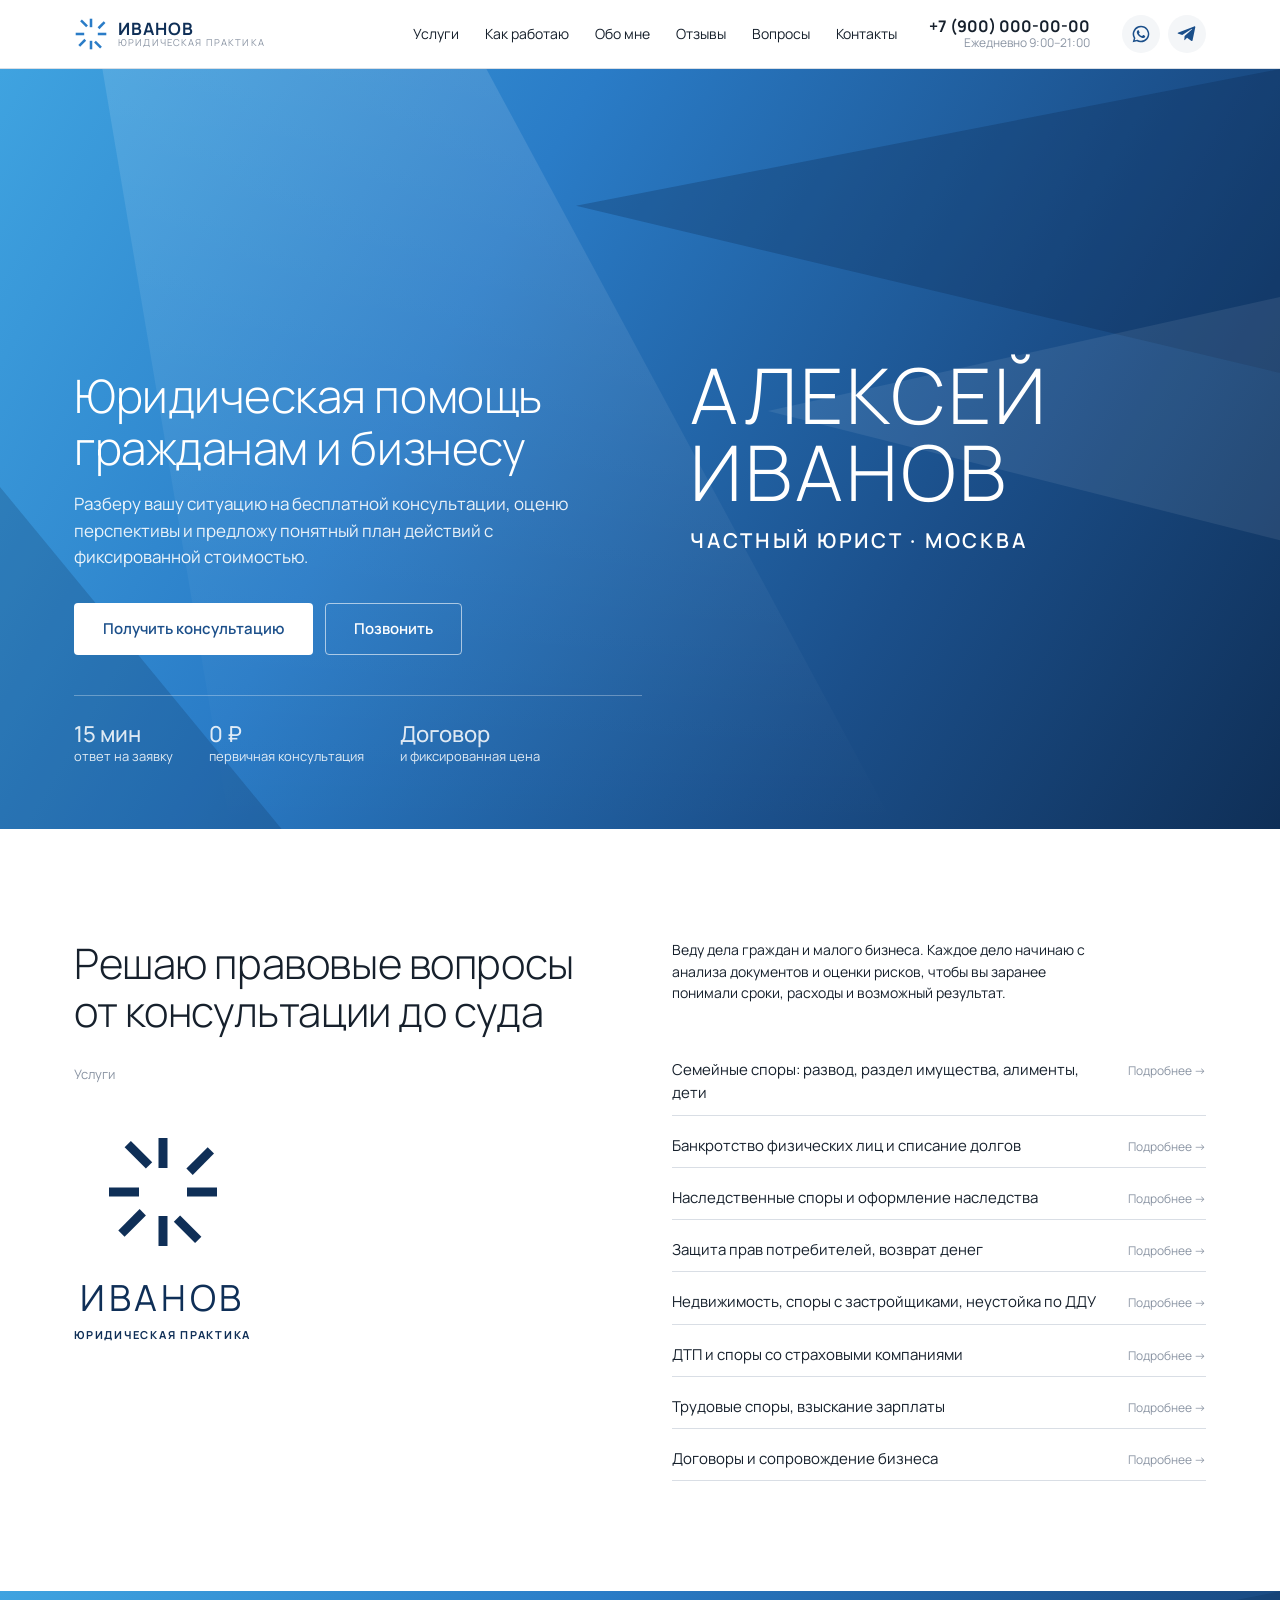
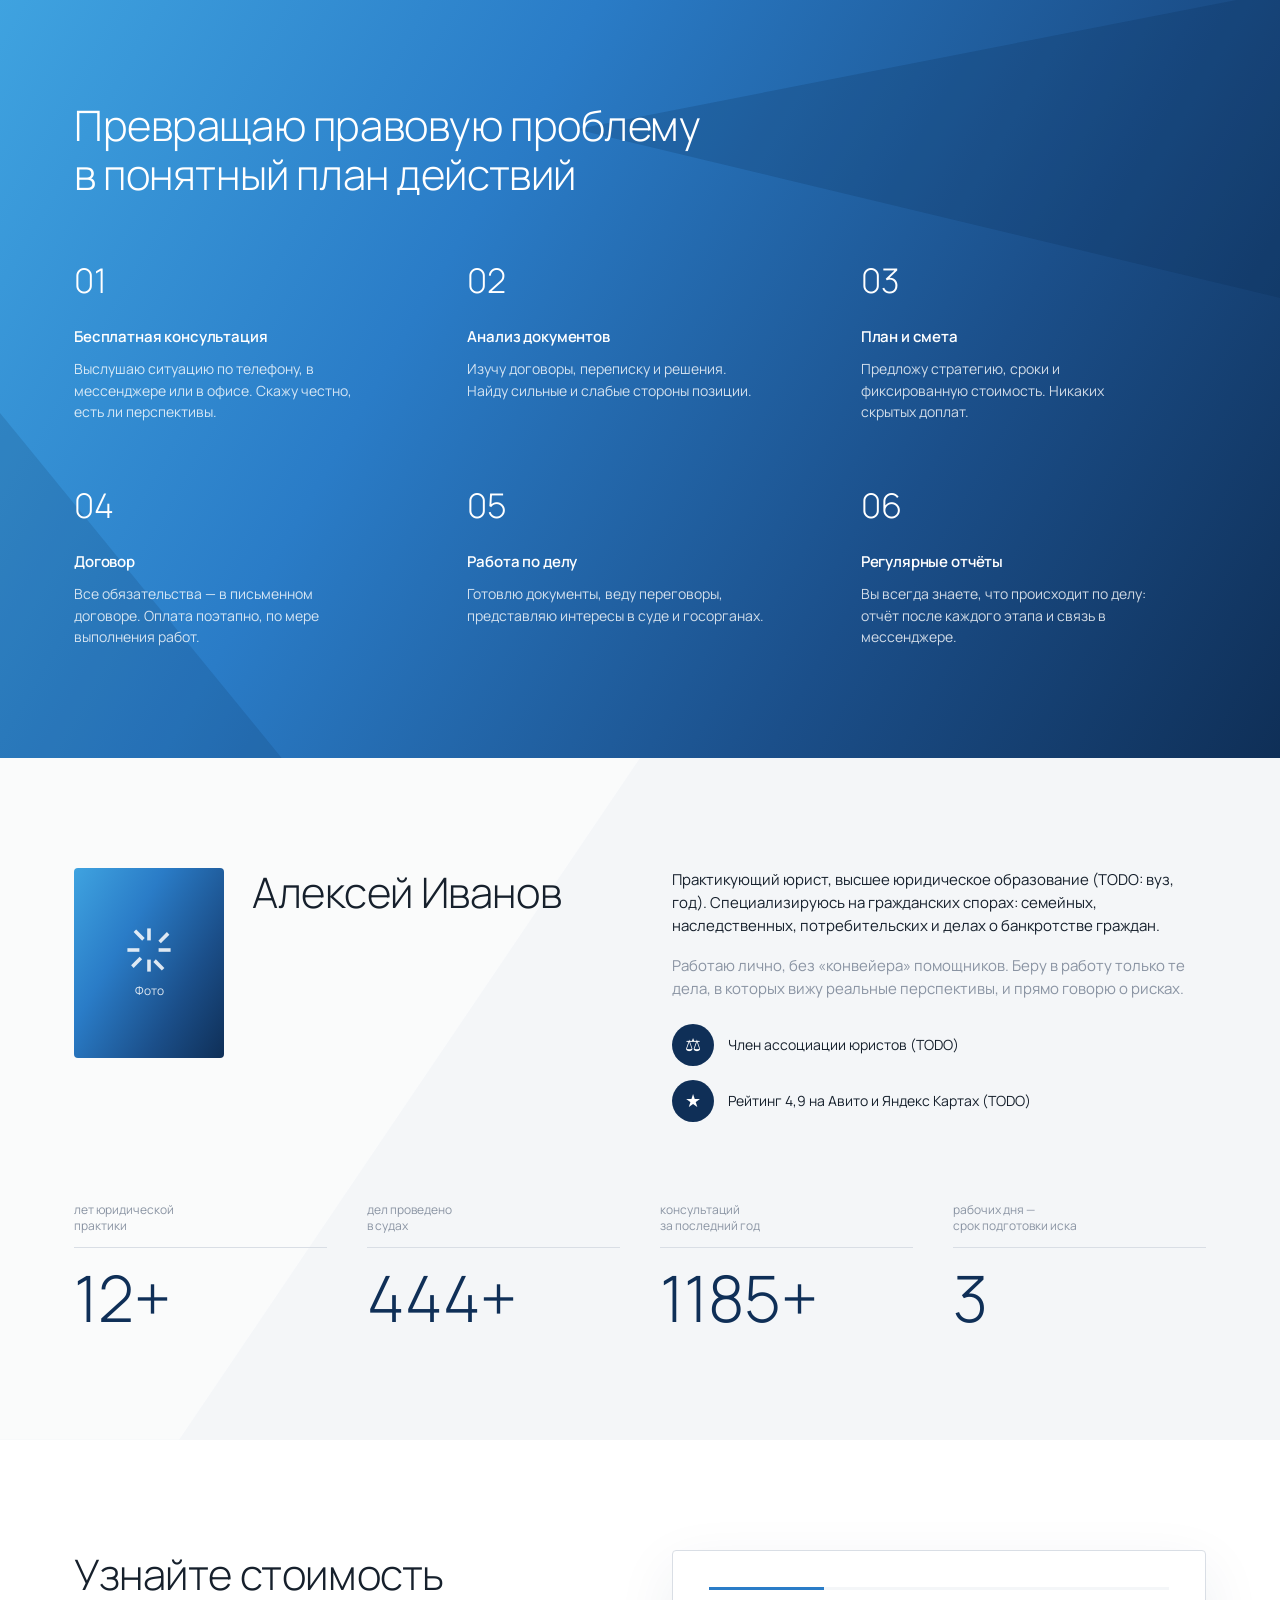
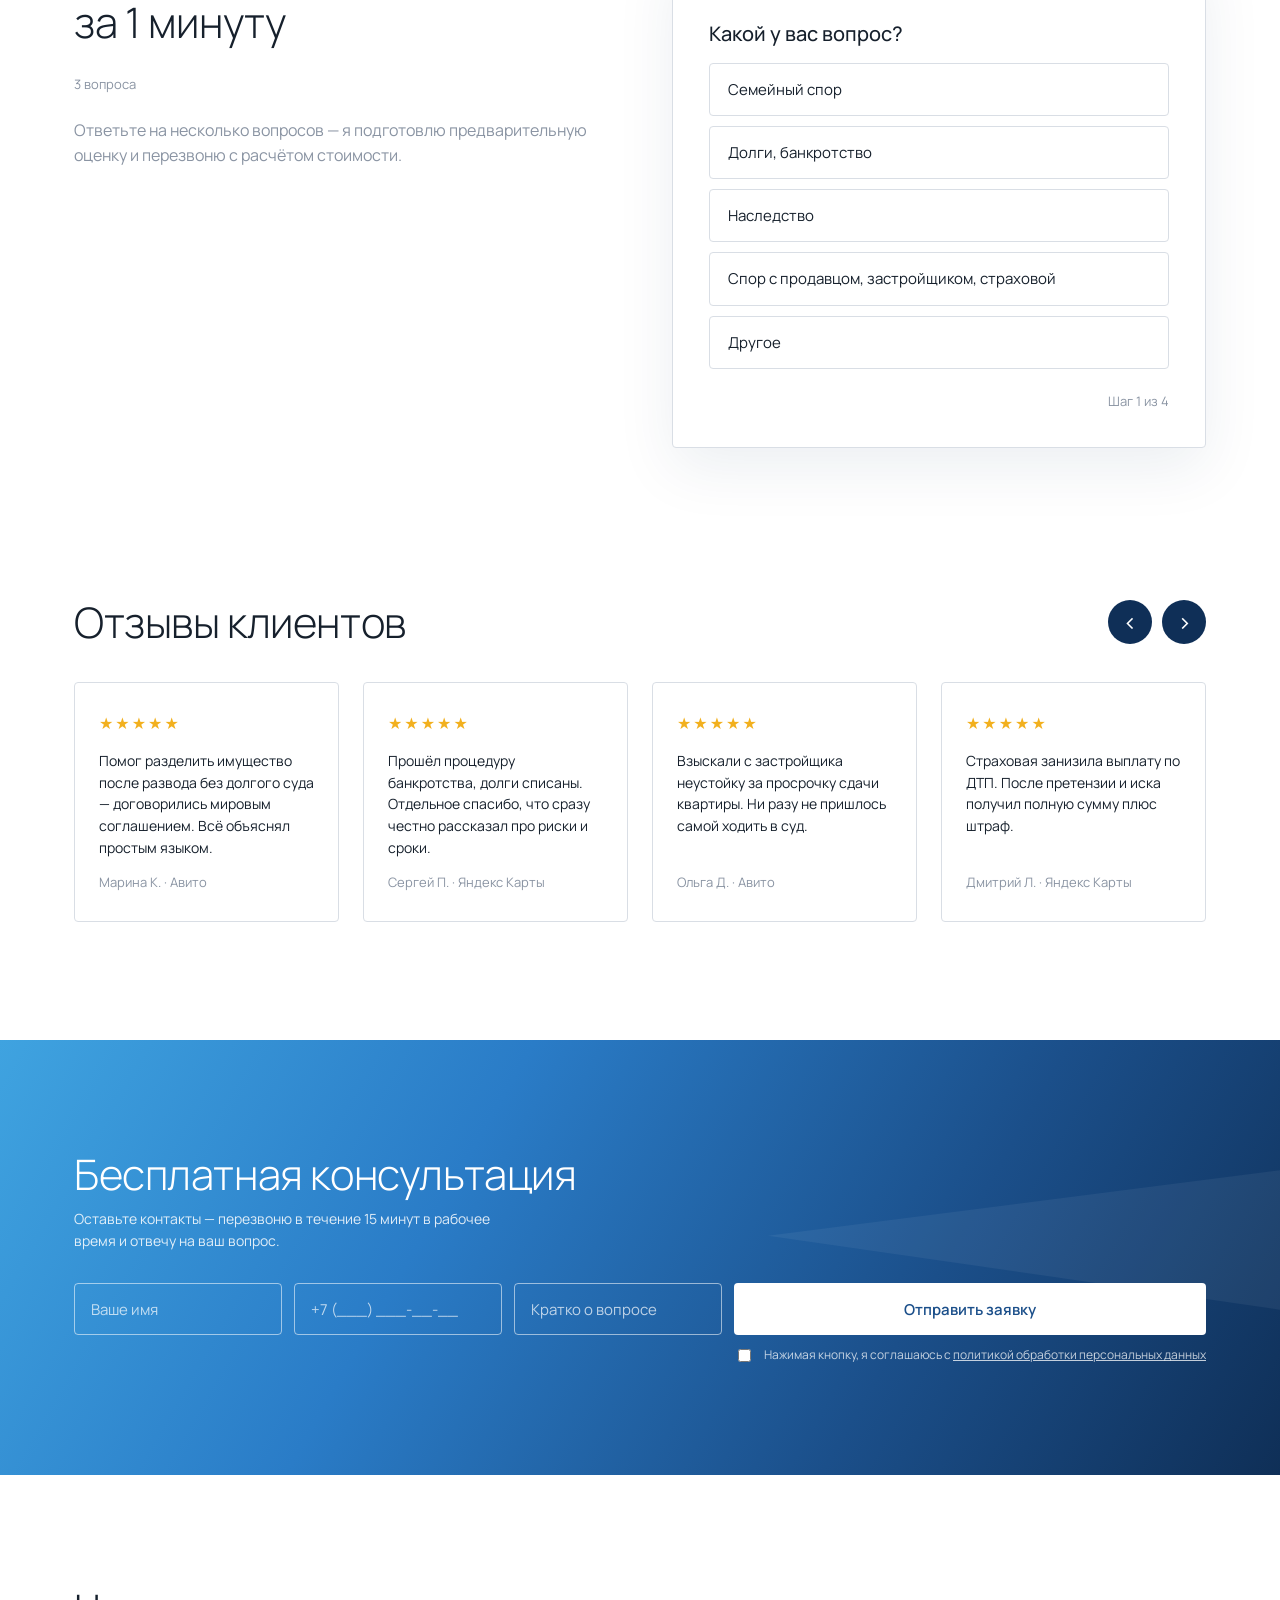
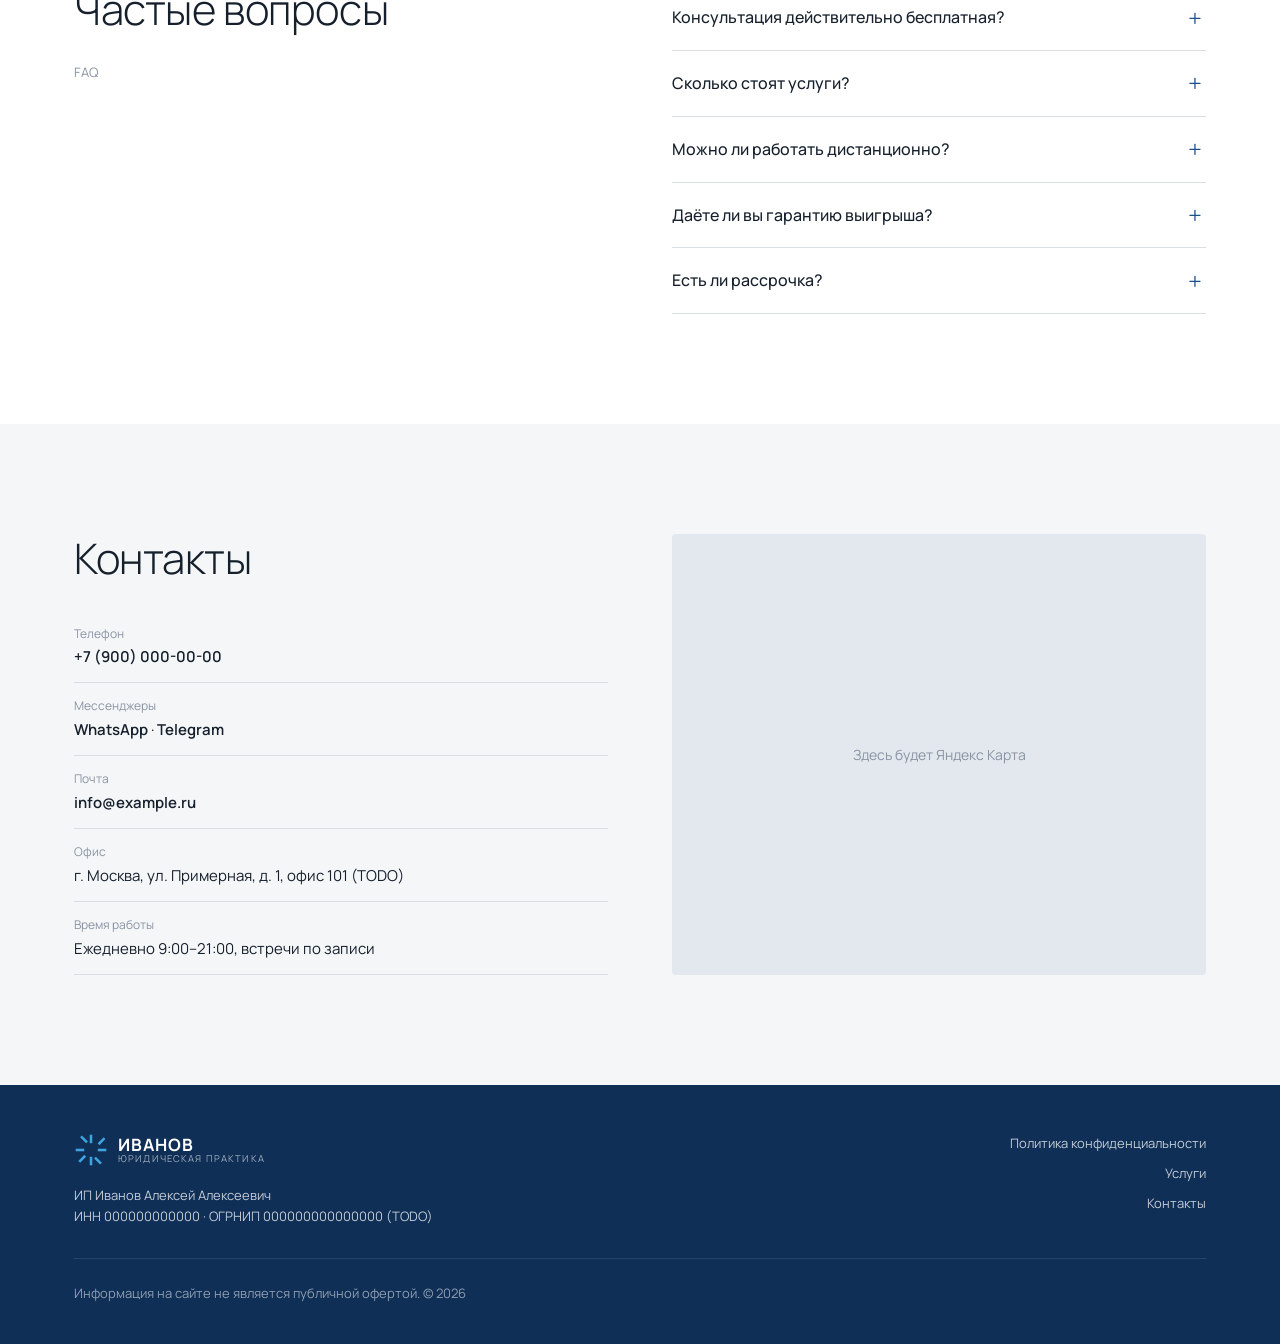
==== index.html @ 9da5e306 "Лендинг юриста под рекламный трафик Одностраничный сайт в стиле референса (синий градиент, тонкая ти" ====
<!doctype html>
<html lang="ru">
<head>
  <meta charset="utf-8">
  <meta name="viewport" content="width=device-width, initial-scale=1">
  <!-- TODO: заменить имя, город и описание -->
  <title>Юрист Алексей Иванов — юридическая помощь в Москве | Консультация бесплатно</title>
  <meta name="description" content="Частный юрист в Москве: семейные споры, банкротство граждан, наследство, защита прав потребителей, споры с застройщиками и страховыми. Бесплатная первичная консультация.">
  <meta property="og:title" content="Юрист Алексей Иванов — юридическая помощь">
  <meta property="og:description" content="Бесплатная первичная консультация. Разберу ситуацию и предложу план действий.">
  <meta property="og:type" content="website">
  <meta property="og:image" content="assets/img/og.png">
  <meta name="theme-color" content="#1b4f8a">
  <link rel="icon" href="assets/img/favicon.svg" type="image/svg+xml">
  <link rel="preconnect" href="https://fonts.googleapis.com">
  <link rel="preconnect" href="https://fonts.gstatic.com" crossorigin>
  <link href="https://fonts.googleapis.com/css2?family=Manrope:wght@300;400;500;600;700&display=swap" rel="stylesheet">
  <link rel="stylesheet" href="assets/css/style.css">
</head>
<body>

<!-- ============ ШАПКА ============ -->
<header class="header" id="top">
  <div class="container header__inner">
    <a href="#top" class="logo" aria-label="На главную">
      <svg class="logo__mark" viewBox="0 0 40 40" aria-hidden="true"><use href="#mark"/></svg>
      <span class="logo__text">
        <b>ИВАНОВ</b>
        <small>юридическая практика</small>
      </span>
    </a>

    <nav class="nav" id="nav">
      <a href="#services">Услуги</a>
      <a href="#how">Как работаю</a>
      <a href="#about">Обо мне</a>
      <a href="#reviews">Отзывы</a>
      <a href="#faq">Вопросы</a>
      <a href="#contacts">Контакты</a>
    </nav>

    <div class="header__contacts">
      <a class="header__phone js-phone" href="tel:+79000000000">+7 (900) 000-00-00</a>
      <span class="header__hours">Ежедневно 9:00–21:00</span>
    </div>

    <div class="header__msg">
      <a class="icon-btn js-wa" href="https://wa.me/79000000000" target="_blank" rel="noopener" aria-label="WhatsApp"><svg viewBox="0 0 24 24"><use href="#i-wa"/></svg></a>
      <a class="icon-btn js-tg" href="https://t.me/username" target="_blank" rel="noopener" aria-label="Telegram"><svg viewBox="0 0 24 24"><use href="#i-tg"/></svg></a>
    </div>

    <button class="burger" id="burger" aria-label="Меню" aria-expanded="false"><span></span><span></span><span></span></button>
  </div>
</header>

<main>

<!-- ============ ПЕРВЫЙ ЭКРАН ============ -->
<section class="hero">
  <div class="hero__shards" aria-hidden="true">
    <i class="shard shard--1"></i><i class="shard shard--2"></i><i class="shard shard--3"></i><i class="shard shard--4"></i>
  </div>
  <div class="container hero__inner">
    <div class="hero__brand">
      <div class="hero__name">АЛЕКСЕЙ ИВАНОВ</div>
      <div class="hero__role">ЧАСТНЫЙ ЮРИСТ · МОСКВА</div>
    </div>

    <div class="hero__offer">
      <!-- Заголовок подменяется по ссылке из рекламы: ?s=bankrotstvo, ?s=semya и т. д. (см. assets/js/main.js) -->
      <h1 class="hero__title" id="heroTitle">Юридическая помощь гражданам и бизнесу</h1>
      <p class="hero__lead" id="heroLead">Разберу вашу ситуацию на бесплатной консультации, оценю перспективы и предложу понятный план действий с фиксированной стоимостью.</p>
      <div class="hero__actions">
        <button class="btn btn--light js-open-form" data-topic="Бесплатная консультация">Получить консультацию</button>
        <a class="btn btn--ghost js-phone" href="tel:+79000000000">Позвонить</a>
      </div>
      <ul class="hero__facts">
        <li><b>15 мин</b> ответ на заявку</li>
        <li><b>0 ₽</b> первичная консультация</li>
        <li><b>Договор</b> и фиксированная цена</li>
      </ul>
    </div>
  </div>
</section>

<!-- ============ УСЛУГИ ============ -->
<section class="section services" id="services">
  <div class="container grid-2">
    <div>
      <h2 class="h2">Решаю правовые вопросы<br>от консультации до суда</h2>
      <div class="label">Услуги</div>
      <div class="services__mark" aria-hidden="true">
        <svg viewBox="0 0 40 40"><use href="#mark"/></svg>
        <span>ИВАНОВ</span>
        <small>юридическая практика</small>
      </div>
    </div>
    <div>
      <p class="muted services__intro">Веду дела граждан и малого бизнеса. Каждое дело начинаю с анализа документов и оценки рисков, чтобы вы заранее понимали сроки, расходы и возможный результат.</p>
      <ul class="list-links">
        <li><button class="js-open-form" data-topic="Семейные споры">Семейные споры: развод, раздел имущества, алименты, дети<span>Подробнее →</span></button></li>
        <li><button class="js-open-form" data-topic="Банкротство физлиц">Банкротство физических лиц и списание долгов<span>Подробнее →</span></button></li>
        <li><button class="js-open-form" data-topic="Наследство">Наследственные споры и оформление наследства<span>Подробнее →</span></button></li>
        <li><button class="js-open-form" data-topic="Защита прав потребителей">Защита прав потребителей, возврат денег<span>Подробнее →</span></button></li>
        <li><button class="js-open-form" data-topic="Недвижимость и застройщики">Недвижимость, споры с застройщиками, неустойка по ДДУ<span>Подробнее →</span></button></li>
        <li><button class="js-open-form" data-topic="ДТП и страховые споры">ДТП и споры со страховыми компаниями<span>Подробнее →</span></button></li>
        <li><button class="js-open-form" data-topic="Трудовые споры">Трудовые споры, взыскание зарплаты<span>Подробнее →</span></button></li>
        <li><button class="js-open-form" data-topic="Договоры и бизнес">Договоры и сопровождение бизнеса<span>Подробнее →</span></button></li>
      </ul>
    </div>
  </div>
</section>

<!-- ============ КАК РАБОТАЮ / ПРЕИМУЩЕСТВА ============ -->
<section class="section section--blue how" id="how">
  <div class="hero__shards hero__shards--dim" aria-hidden="true">
    <i class="shard shard--2"></i><i class="shard shard--4"></i>
  </div>
  <div class="container">
    <h2 class="h2">Превращаю правовую проблему<br>в понятный план действий</h2>
    <div class="steps">
      <div class="step"><div class="step__num">01</div><h3>Бесплатная консультация</h3><p>Выслушаю ситуацию по телефону, в мессенджере или в офисе. Скажу честно, есть ли перспективы.</p></div>
      <div class="step"><div class="step__num">02</div><h3>Анализ документов</h3><p>Изучу договоры, переписку и решения. Найду сильные и слабые стороны позиции.</p></div>
      <div class="step"><div class="step__num">03</div><h3>План и смета</h3><p>Предложу стратегию, сроки и фиксированную стоимость. Никаких скрытых доплат.</p></div>
      <div class="step"><div class="step__num">04</div><h3>Договор</h3><p>Все обязательства — в письменном договоре. Оплата поэтапно, по мере выполнения работ.</p></div>
      <div class="step"><div class="step__num">05</div><h3>Работа по делу</h3><p>Готовлю документы, веду переговоры, представляю интересы в суде и госорганах.</p></div>
      <div class="step"><div class="step__num">06</div><h3>Регулярные отчёты</h3><p>Вы всегда знаете, что происходит по делу: отчёт после каждого этапа и связь в мессенджере.</p></div>
    </div>
  </div>
</section>

<!-- ============ ОБО МНЕ ============ -->
<section class="section about" id="about">
  <div class="container">
    <div class="grid-2">
      <div class="about__head">
        <div class="about__photo" aria-hidden="true">
          <!-- TODO: заменить на фото: <img src="assets/img/photo.jpg" alt="Алексей Иванов"> -->
          <svg viewBox="0 0 40 40"><use href="#mark"/></svg>
          <span>Фото</span>
        </div>
        <h2 class="h2">Алексей Иванов</h2>
      </div>
      <div class="about__text">
        <p>Практикующий юрист, высшее юридическое образование (TODO: вуз, год). Специализируюсь на гражданских спорах: семейных, наследственных, потребительских и делах о банкротстве граждан.</p>
        <p class="muted">Работаю лично, без «конвейера» помощников. Беру в работу только те дела, в которых вижу реальные перспективы, и прямо говорю о рисках.</p>
        <ul class="badges">
          <li><span class="badge-ico">⚖</span>Член ассоциации юристов (TODO)</li>
          <li><span class="badge-ico">★</span>Рейтинг 4,9 на Авито и Яндекс Картах (TODO)</li>
        </ul>
      </div>
    </div>

    <div class="stats">
      <div class="stat"><div class="stat__label">лет юридической<br>практики</div><div class="stat__num" data-count="12">12+</div></div>
      <div class="stat"><div class="stat__label">дел проведено<br>в судах</div><div class="stat__num" data-count="450">450+</div></div>
      <div class="stat"><div class="stat__label">консультаций<br>за последний год</div><div class="stat__num" data-count="1200">1200+</div></div>
      <div class="stat"><div class="stat__label">рабочих дня —<br>срок подготовки иска</div><div class="stat__num" data-count="3">3</div></div>
    </div>
  </div>
</section>

<!-- ============ КВИЗ ============ -->
<section class="section quiz-section" id="quiz">
  <div class="container grid-2">
    <div>
      <h2 class="h2">Узнайте стоимость<br>за 1 минуту</h2>
      <div class="label">3 вопроса</div>
      <p class="muted">Ответьте на несколько вопросов — я подготовлю предварительную оценку и перезвоню с расчётом стоимости.</p>
    </div>
    <form class="quiz" id="quiz-form" novalidate>
      <div class="quiz__progress"><span id="quizBar"></span></div>

      <fieldset class="quiz__step is-active" data-step="1">
        <legend>Какой у вас вопрос?</legend>
        <label class="opt"><input type="radio" name="q_topic" value="Семейный спор"><span>Семейный спор</span></label>
        <label class="opt"><input type="radio" name="q_topic" value="Долги / банкротство"><span>Долги, банкротство</span></label>
        <label class="opt"><input type="radio" name="q_topic" value="Наследство"><span>Наследство</span></label>
        <label class="opt"><input type="radio" name="q_topic" value="Потребитель / застройщик / страховая"><span>Спор с продавцом, застройщиком, страховой</span></label>
        <label class="opt"><input type="radio" name="q_topic" value="Другое"><span>Другое</span></label>
      </fieldset>

      <fieldset class="quiz__step" data-step="2">
        <legend>На какой стадии дело?</legend>
        <label class="opt"><input type="radio" name="q_stage" value="Ещё не обращался в суд"><span>Ещё не обращался в суд</span></label>
        <label class="opt"><input type="radio" name="q_stage" value="Дело уже в суде"><span>Дело уже в суде</span></label>
        <label class="opt"><input type="radio" name="q_stage" value="Есть решение, нужно обжаловать"><span>Есть решение, нужно обжаловать</span></label>
        <label class="opt"><input type="radio" name="q_stage" value="Нужна только консультация"><span>Нужна только консультация</span></label>
      </fieldset>

      <fieldset class="quiz__step" data-step="3">
        <legend>Как срочно нужна помощь?</legend>
        <label class="opt"><input type="radio" name="q_urgency" value="Сегодня-завтра"><span>Сегодня или завтра</span></label>
        <label class="opt"><input type="radio" name="q_urgency" value="В течение недели"><span>В течение недели</span></label>
        <label class="opt"><input type="radio" name="q_urgency" value="Не срочно"><span>Не срочно, собираю информацию</span></label>
      </fieldset>

      <fieldset class="quiz__step" data-step="4">
        <legend>Куда отправить расчёт?</legend>
        <input class="input" type="text" name="name" placeholder="Ваше имя" autocomplete="name">
        <input class="input js-tel" type="tel" name="phone" placeholder="+7 (___) ___-__-__" autocomplete="tel" required>
        <label class="check"><input type="checkbox" name="consent" required><span>Согласен на <a href="privacy.html" target="_blank">обработку персональных данных</a></span></label>
        <button class="btn btn--primary" type="submit">Получить расчёт</button>
      </fieldset>

      <div class="quiz__nav">
        <button type="button" class="btn-link" id="quizPrev" hidden>← Назад</button>
        <span class="quiz__count" id="quizCount">Шаг 1 из 4</span>
      </div>
    </form>
  </div>
</section>

<!-- ============ ОТЗЫВЫ ============ -->
<section class="section reviews" id="reviews">
  <div class="container">
    <div class="section-head">
      <h2 class="h2">Отзывы клиентов</h2>
      <div class="arrows">
        <button class="arrow" data-slider="reviews" data-dir="-1" aria-label="Назад">‹</button>
        <button class="arrow" data-slider="reviews" data-dir="1" aria-label="Вперёд">›</button>
      </div>
    </div>
    <!-- TODO: заменить на реальные отзывы (можно со скриншотами с Авито / Яндекс Карт) -->
    <div class="slider" id="slider-reviews">
      <article class="review"><div class="review__stars">★★★★★</div><p>Помог разделить имущество после развода без долгого суда — договорились мировым соглашением. Всё объяснял простым языком.</p><div class="review__who">Марина К. · Авито</div></article>
      <article class="review"><div class="review__stars">★★★★★</div><p>Прошёл процедуру банкротства, долги списаны. Отдельное спасибо, что сразу честно рассказал про риски и сроки.</p><div class="review__who">Сергей П. · Яндекс Карты</div></article>
      <article class="review"><div class="review__stars">★★★★★</div><p>Взыскали с застройщика неустойку за просрочку сдачи квартиры. Ни разу не пришлось самой ходить в суд.</p><div class="review__who">Ольга Д. · Авито</div></article>
      <article class="review"><div class="review__stars">★★★★★</div><p>Страховая занизила выплату по ДТП. После претензии и иска получил полную сумму плюс штраф.</p><div class="review__who">Дмитрий Л. · Яндекс Карты</div></article>
      <article class="review"><div class="review__stars">★★★★★</div><p>Быстро подготовил документы по наследству, подсказал, как избежать лишних расходов.</p><div class="review__who">Анна С. · Авито</div></article>
    </div>
  </div>
</section>

<!-- ============ ФОРМА (полоса) ============ -->
<section class="section section--blue cta" id="consult">
  <div class="hero__shards hero__shards--dim" aria-hidden="true"><i class="shard shard--3"></i></div>
  <div class="container">
    <h2 class="h2">Бесплатная консультация</h2>
    <p class="cta__sub">Оставьте контакты — перезвоню в течение 15 минут в рабочее время и отвечу на ваш вопрос.</p>
    <form class="lead-form lead-form--row js-lead-form" novalidate>
      <input type="hidden" name="topic" value="Бесплатная консультация (форма внизу)">
      <input class="input input--line" type="text" name="name" placeholder="Ваше имя" autocomplete="name">
      <input class="input input--line js-tel" type="tel" name="phone" placeholder="+7 (___) ___-__-__" autocomplete="tel" required>
      <input class="input input--line" type="text" name="message" placeholder="Кратко о вопросе">
      <button class="btn btn--light" type="submit">Отправить заявку</button>
      <label class="check check--light"><input type="checkbox" name="consent" required><span>Нажимая кнопку, я соглашаюсь с <a href="privacy.html" target="_blank">политикой обработки персональных данных</a></span></label>
    </form>
  </div>
</section>

<!-- ============ FAQ ============ -->
<section class="section faq" id="faq">
  <div class="container grid-2">
    <div>
      <h2 class="h2">Частые вопросы</h2>
      <div class="label">FAQ</div>
    </div>
    <div class="faq__list">
      <details><summary>Консультация действительно бесплатная?</summary><p>Да, первичная консультация до 30 минут бесплатна: по телефону, в мессенджере или в офисе. Я выслушаю ситуацию и скажу, какие есть варианты.</p></details>
      <details><summary>Сколько стоят услуги?</summary><p>Стоимость зависит от сложности дела и фиксируется в договоре до начала работы. Составление претензии — от 3 000 ₽, искового заявления — от 7 000 ₽, ведение дела в суде — от 30 000 ₽ (TODO: актуальные цены).</p></details>
      <details><summary>Можно ли работать дистанционно?</summary><p>Да. Документы можно прислать в мессенджер, договор подписать электронно, а оплату внести переводом. Во многих делах ваше личное присутствие в суде не требуется.</p></details>
      <details><summary>Даёте ли вы гарантию выигрыша?</summary><p>Честный юрист не может гарантировать решение суда — его принимает судья. Я гарантирую качественную работу, прозрачные условия и регулярные отчёты, а перспективы оцениваю ещё до заключения договора.</p></details>
      <details><summary>Есть ли рассрочка?</summary><p>Да, оплата возможна поэтапно, а по делам о банкротстве — в рассрочку на период процедуры.</p></details>
    </div>
  </div>
</section>

<!-- ============ КОНТАКТЫ ============ -->
<section class="section contacts" id="contacts">
  <div class="container grid-2">
    <div>
      <h2 class="h2">Контакты</h2>
      <ul class="contacts__list">
        <li><span>Телефон</span><a class="js-phone" href="tel:+79000000000">+7 (900) 000-00-00</a></li>
        <li><span>Мессенджеры</span><a class="js-wa" href="https://wa.me/79000000000" target="_blank" rel="noopener">WhatsApp</a> · <a class="js-tg" href="https://t.me/username" target="_blank" rel="noopener">Telegram</a></li>
        <li><span>Почта</span><a href="mailto:info@example.ru">info@example.ru</a></li>
        <li><span>Офис</span>г. Москва, ул. Примерная, д. 1, офис 101 (TODO)</li>
        <li><span>Время работы</span>Ежедневно 9:00–21:00, встречи по записи</li>
      </ul>
    </div>
    <div class="map" id="map">
      <!-- TODO: вставить виджет Яндекс Карт (Конструктор карт → код iframe) -->
      <div class="map__ph">Здесь будет Яндекс Карта</div>
    </div>
  </div>
</section>

</main>

<!-- ============ ПОДВАЛ ============ -->
<footer class="footer">
  <div class="container footer__inner">
    <div>
      <div class="logo logo--light">
        <svg class="logo__mark" viewBox="0 0 40 40" aria-hidden="true"><use href="#mark"/></svg>
        <span class="logo__text"><b>ИВАНОВ</b><small>юридическая практика</small></span>
      </div>
      <!-- Реквизиты обязательны для модерации Яндекс Директа -->
      <p class="footer__req">ИП Иванов Алексей Алексеевич<br>ИНН 000000000000 · ОГРНИП 000000000000000 (TODO)</p>
    </div>
    <div class="footer__links">
      <a href="privacy.html">Политика конфиденциальности</a>
      <a href="#services">Услуги</a>
      <a href="#contacts">Контакты</a>
    </div>
    <p class="footer__note">Информация на сайте не является публичной офертой. © <span id="year">2026</span></p>
  </div>
</footer>

<!-- Липкая панель на мобильных: главный источник конверсий из рекламы -->
<div class="sticky-bar">
  <a class="sticky-bar__btn js-phone" href="tel:+79000000000"><svg viewBox="0 0 24 24"><use href="#i-phone"/></svg>Позвонить</a>
  <a class="sticky-bar__btn js-wa" href="https://wa.me/79000000000" target="_blank" rel="noopener"><svg viewBox="0 0 24 24"><use href="#i-wa"/></svg>WhatsApp</a>
  <button class="sticky-bar__btn sticky-bar__btn--accent js-open-form" data-topic="Заявка с мобильной панели">Заявка</button>
</div>

<!-- Модальное окно с формой -->
<div class="modal" id="modal" hidden>
  <div class="modal__overlay" data-close></div>
  <div class="modal__box" role="dialog" aria-modal="true" aria-labelledby="modalTitle">
    <button class="modal__close" data-close aria-label="Закрыть">×</button>
    <div class="label" id="modalTopic">Консультация</div>
    <h3 class="modal__title" id="modalTitle">Бесплатная консультация</h3>
    <p class="muted">Перезвоню в течение 15 минут в рабочее время.</p>
    <form class="lead-form js-lead-form" novalidate>
      <input type="hidden" name="topic" value="">
      <input class="input" type="text" name="name" placeholder="Ваше имя" autocomplete="name">
      <input class="input js-tel" type="tel" name="phone" placeholder="+7 (___) ___-__-__" autocomplete="tel" required>
      <textarea class="input" name="message" rows="3" placeholder="Кратко опишите ситуацию (необязательно)"></textarea>
      <label class="check"><input type="checkbox" name="consent" required><span>Согласен на <a href="privacy.html" target="_blank">обработку персональных данных</a></span></label>
      <button class="btn btn--primary" type="submit">Отправить</button>
    </form>
  </div>
</div>

<!-- SVG-спрайт -->
<svg width="0" height="0" style="position:absolute" aria-hidden="true">
  <symbol id="mark" viewBox="0 0 40 40">
    <g fill="currentColor">
      <path d="M18.5 2h3v10h-3z"/>
      <path d="M18.5 28h3v10h-3z"/>
      <path d="M2 18.5h10v3H2z"/>
      <path d="M28 18.5h10v3H28z"/>
      <path d="M7.2 5.1l2.1-2.1 7.1 7.1-2.1 2.1z"/>
      <path d="M23.6 29.9l2.1-2.1 7.1 7.1-2.1 2.1z"/>
      <path d="M5.1 32.8l7.1-7.1 2.1 2.1-7.1 7.1z"/>
      <path d="M27.8 12.2l7.1-7.1 2.1 2.1-7.1 7.1z"/>
    </g>
  </symbol>
  <symbol id="i-phone" viewBox="0 0 24 24"><path fill="currentColor" d="M6.6 10.8a15.2 15.2 0 0 0 6.6 6.6l2.2-2.2a1 1 0 0 1 1-.25 11.4 11.4 0 0 0 3.6.57 1 1 0 0 1 1 1V20a1 1 0 0 1-1 1A17 17 0 0 1 3 4a1 1 0 0 1 1-1h3.5a1 1 0 0 1 1 1c0 1.25.2 2.45.57 3.57a1 1 0 0 1-.25 1z"/></symbol>
  <symbol id="i-wa" viewBox="0 0 24 24"><path fill="currentColor" d="M12 2a10 10 0 0 0-8.6 15.1L2 22l5-1.3A10 10 0 1 0 12 2zm0 18.2a8.2 8.2 0 0 1-4.2-1.2l-.3-.2-3 .8.8-2.9-.2-.3A8.2 8.2 0 1 1 12 20.2zm4.5-6.1c-.25-.12-1.47-.72-1.7-.8-.23-.09-.4-.13-.56.12-.17.25-.64.8-.79.97-.14.16-.29.18-.54.06a6.7 6.7 0 0 1-3.3-2.9c-.25-.43.25-.4.71-1.33.08-.16.04-.3-.02-.42-.06-.12-.56-1.35-.77-1.85-.2-.48-.4-.42-.56-.42h-.48a.92.92 0 0 0-.66.31 2.8 2.8 0 0 0-.87 2.07c0 1.22.89 2.4 1.01 2.57.12.16 1.75 2.67 4.24 3.75 1.57.68 2.19.74 2.98.62.48-.07 1.47-.6 1.68-1.18.2-.58.2-1.08.14-1.18-.06-.1-.23-.17-.48-.29z"/></symbol>
  <symbol id="i-tg" viewBox="0 0 24 24"><path fill="currentColor" d="M21.9 4.3 18.7 19.4c-.24 1.07-.87 1.33-1.76.83l-4.87-3.59-2.35 2.26c-.26.26-.48.48-.98.48l.35-4.96 9.02-8.15c.39-.35-.09-.54-.61-.2L6.35 13.1 1.55 11.6c-1.04-.33-1.06-1.04.22-1.54L20.5 2.85c.87-.32 1.63.2 1.4 1.45z"/></symbol>
</svg>

<script src="assets/js/config.js"></script>
<script src="assets/js/main.js"></script>
</body>
</html>
---- assets/css/style.css ----
/* ==========================================================
   Сайт юриста — стили
   Палитра и шрифты задаются переменными ниже.
   ========================================================== */
:root {
  --blue-900: #0f2f57;
  --blue-700: #1b4f8a;
  --blue-500: #2a7cc7;
  --blue-300: #3fa3e0;
  --ink: #16202c;
  --muted: #8a94a3;
  --line: #d9dee5;
  --bg: #ffffff;
  --bg-soft: #f4f6f8;
  --white: #ffffff;
  --radius: 4px;
  --container: 1180px;
  --font: "Manrope", system-ui, -apple-system, "Segoe UI", Roboto, Arial, sans-serif;
  --grad: linear-gradient(120deg, var(--blue-300) 0%, var(--blue-500) 35%, var(--blue-700) 70%, var(--blue-900) 100%);
}

*, *::before, *::after { box-sizing: border-box; }
html { scroll-behavior: smooth; scroll-padding-top: 80px; }
body {
  margin: 0;
  font-family: var(--font);
  font-size: 16px;
  line-height: 1.55;
  color: var(--ink);
  background: var(--bg);
  -webkit-font-smoothing: antialiased;
  overflow-x: hidden;
}
img { max-width: 100%; display: block; }
a { color: inherit; }
button { font: inherit; color: inherit; cursor: pointer; }
h1, h2, h3 { margin: 0; font-weight: 300; letter-spacing: -0.01em; }

.container { width: 100%; max-width: var(--container); margin: 0 auto; padding-left: 24px; padding-right: 24px; }
.grid-2 { display: grid; grid-template-columns: 1fr 1fr; gap: 64px; }
.section { position: relative; padding: 110px 0; overflow: hidden; }
.section--blue { background: var(--grad); color: var(--white); }
.h2 { font-size: clamp(28px, 3.4vw, 42px); line-height: 1.15; margin-bottom: 28px; }
.label { font-size: 13px; color: var(--muted); margin-bottom: 24px; }
.muted { color: var(--muted); }
.section-head { display: flex; align-items: center; justify-content: space-between; gap: 16px; margin-bottom: 36px; }
.section-head .h2 { margin: 0; }

/* ---------- Кнопки ---------- */
.btn {
  display: inline-flex; align-items: center; justify-content: center;
  min-height: 52px; padding: 0 28px;
  border: 1px solid transparent; border-radius: var(--radius);
  font-weight: 600; font-size: 15px; text-decoration: none;
  transition: background .2s, color .2s, border-color .2s, transform .1s;
}
.btn:active { transform: translateY(1px); }
.btn--primary { background: var(--blue-700); color: var(--white); }
.btn--primary:hover { background: var(--blue-900); }
.btn--light { background: var(--white); color: var(--blue-700); }
.btn--light:hover { background: #e8f1fb; }
.btn--ghost { border-color: rgba(255,255,255,.6); color: var(--white); background: transparent; }
.btn--ghost:hover { background: rgba(255,255,255,.12); }
.btn-link { background: none; border: 0; padding: 0; color: var(--blue-700); }

/* ---------- Шапка ---------- */
.header {
  position: sticky; top: 0; z-index: 50;
  background: rgba(255,255,255,.96);
  backdrop-filter: blur(8px);
  border-bottom: 1px solid var(--line);
}
.header__inner { display: flex; align-items: center; gap: 32px; min-height: 68px; }
.logo { display: flex; align-items: center; gap: 10px; text-decoration: none; color: var(--blue-900); }
.logo__mark { width: 34px; height: 34px; color: var(--blue-500); }
.logo__text { display: flex; flex-direction: column; line-height: 1.05; }
.logo__text b { font-size: 17px; letter-spacing: .06em; }
.logo__text small { font-size: 9.5px; letter-spacing: .12em; text-transform: uppercase; color: var(--muted); }
.logo--light { color: var(--white); }
.logo--light .logo__mark { color: var(--blue-300); }
.logo--light small { color: rgba(255,255,255,.6); }

.nav { display: flex; gap: 26px; margin-left: auto; }
.nav a { font-size: 14px; text-decoration: none; position: relative; padding: 4px 0; }
.nav a::after { content: ""; position: absolute; left: 0; right: 100%; bottom: 0; height: 1px; background: currentColor; transition: right .25s; }
.nav a:hover::after { right: 0; }

.header__contacts { display: flex; flex-direction: column; align-items: flex-end; line-height: 1.2; }
.header__phone { font-weight: 700; text-decoration: none; white-space: nowrap; }
.header__hours { font-size: 12px; color: var(--muted); }
.header__msg { display: flex; gap: 8px; }
.icon-btn {
  width: 38px; height: 38px; border-radius: 50%;
  display: grid; place-items: center;
  background: var(--bg-soft); color: var(--blue-700);
  transition: background .2s, color .2s;
}
.icon-btn:hover { background: var(--blue-700); color: var(--white); }
.icon-btn svg { width: 20px; height: 20px; }

.burger { display: none; width: 40px; height: 40px; border: 0; background: none; padding: 8px; }
.burger span { display: block; height: 2px; background: var(--ink); margin: 5px 0; transition: transform .25s, opacity .25s; }
.burger[aria-expanded="true"] span:nth-child(1) { transform: translateY(7px) rotate(45deg); }
.burger[aria-expanded="true"] span:nth-child(2) { opacity: 0; }
.burger[aria-expanded="true"] span:nth-child(3) { transform: translateY(-7px) rotate(-45deg); }

/* ---------- Первый экран ---------- */
.hero {
  position: relative; overflow: hidden;
  background: var(--grad); color: var(--white);
  min-height: min(92vh, 760px);
  display: flex;
}
.hero__inner {
  position: relative; z-index: 2;
  display: grid; grid-template-columns: 1.1fr 1fr; align-items: end; gap: 48px;
  padding-top: 80px; padding-bottom: 64px;
}
.hero__brand { grid-column: 2; grid-row: 1; align-self: center; text-align: left; }
.hero__name { font-size: clamp(40px, 6vw, 78px); font-weight: 300; letter-spacing: .04em; line-height: 1; }
.hero__role { margin-top: 14px; font-size: clamp(14px, 1.6vw, 22px); font-weight: 600; letter-spacing: .14em; }
.hero__offer { grid-column: 1; grid-row: 1; }
.hero__title { font-size: clamp(30px, 3.6vw, 48px); line-height: 1.12; margin-bottom: 18px; }
.hero__lead { font-size: 17px; max-width: 520px; opacity: .9; margin: 0 0 32px; }
.hero__actions { display: flex; flex-wrap: wrap; gap: 12px; margin-bottom: 40px; }
.hero__facts { list-style: none; margin: 0; padding: 24px 0 0; display: flex; gap: 36px; border-top: 1px solid rgba(255,255,255,.3); }
.hero__facts li { font-size: 13px; opacity: .85; line-height: 1.3; }
.hero__facts b { display: block; font-size: 22px; font-weight: 500; opacity: 1; }

/* Диагональные «осколки» как в референсе */
.hero__shards { position: absolute; inset: 0; z-index: 1; pointer-events: none; }
.shard { position: absolute; display: block; background: rgba(255,255,255,.07); }
.shard--1 { inset: 0; clip-path: polygon(8% 0, 38% 0, 70% 100%, 18% 100%); background: linear-gradient(180deg, rgba(255,255,255,.12), rgba(255,255,255,0)); }
.shard--2 { inset: 0; clip-path: polygon(45% 18%, 100% 0, 100% 40%); background: rgba(10,35,70,.25); }
.shard--3 { inset: 0; clip-path: polygon(60% 45%, 100% 30%, 100% 62%); background: rgba(255,255,255,.08); }
.shard--4 { inset: 0; clip-path: polygon(0 55%, 22% 100%, 0 100%); background: rgba(10,35,70,.2); }
.hero__shards--dim .shard { opacity: .7; }

/* ---------- Услуги ---------- */
.services__mark { display: flex; flex-direction: column; align-items: center; width: max-content; margin-top: 48px; color: var(--blue-900); }
.services__mark svg { width: 120px; height: 120px; color: var(--blue-900); }
.services__mark span { font-size: 36px; letter-spacing: .1em; margin-top: 18px; }
.services__mark small { font-size: 11px; font-weight: 700; letter-spacing: .16em; text-transform: uppercase; }
.services__intro { max-width: 440px; margin: 0 0 36px; font-size: 14px; color: var(--ink); }
.list-links { list-style: none; margin: 0; padding: 0; }
.list-links button {
  width: 100%; display: flex; justify-content: space-between; align-items: baseline; gap: 16px;
  padding: 18px 0 10px; border: 0; border-bottom: 1px solid var(--line); background: none;
  text-align: left; font-size: 15px; color: var(--ink);
  transition: color .2s, border-color .2s, padding .2s;
}
.list-links span { flex-shrink: 0; font-size: 12px; color: var(--muted); transition: color .2s, transform .2s; }
.list-links button:hover { color: var(--blue-700); border-color: var(--blue-700); }
.list-links button:hover span { color: var(--blue-700); transform: translateX(4px); }

/* ---------- Шаги ---------- */
.how .container { position: relative; z-index: 2; }
.how .h2 { margin-bottom: 56px; }
.steps { display: grid; grid-template-columns: repeat(3, 1fr); gap: 56px 48px; }
.step:nth-child(4) { grid-column: 1; }
.step__num { font-size: 34px; font-weight: 300; margin-bottom: 18px; }
.step h3 { font-size: 15px; font-weight: 600; margin-bottom: 10px; }
.step p { font-size: 14px; opacity: .8; margin: 0; max-width: 300px; }

/* ---------- Обо мне ---------- */
.about { background: var(--bg-soft); }
.about::before {
  content: ""; position: absolute; left: -10%; top: 0; width: 60%; height: 100%;
  background: #fff; opacity: .55; clip-path: polygon(0 0, 100% 0, 40% 100%, 0 100%);
}
.about .container { position: relative; }
.about__head { display: flex; gap: 28px; align-items: flex-start; }
.about__photo {
  width: 150px; height: 190px; flex-shrink: 0;
  display: grid; place-items: center; align-content: center; gap: 8px;
  background: var(--grad); color: rgba(255,255,255,.85); font-size: 12px; border-radius: var(--radius);
}
.about__photo svg { width: 48px; height: 48px; }
.about__text p { margin: 0 0 16px; font-size: 15px; }
.badges { list-style: none; padding: 0; margin: 24px 0 0; display: grid; gap: 14px; }
.badges li { display: flex; align-items: center; gap: 14px; font-size: 14px; }
.badge-ico { width: 42px; height: 42px; flex-shrink: 0; display: grid; place-items: center; border-radius: 50%; background: var(--blue-900); color: #fff; font-size: 18px; }
.stats { display: grid; grid-template-columns: repeat(4, 1fr); gap: 40px; margin-top: 80px; }
.stat__label { font-size: 12px; color: var(--muted); line-height: 1.35; padding-bottom: 12px; border-bottom: 1px solid var(--line); min-height: 44px; }
.stat__num { font-size: clamp(44px, 5vw, 64px); font-weight: 300; margin-top: 18px; line-height: 1; color: var(--blue-900); }

/* ---------- Квиз ---------- */
.quiz {
  background: var(--white); border: 1px solid var(--line); border-radius: var(--radius);
  padding: 36px; box-shadow: 0 20px 60px rgba(15,47,87,.08);
}
.quiz__progress { height: 3px; background: var(--bg-soft); margin-bottom: 28px; }
.quiz__progress span { display: block; height: 100%; width: 25%; background: var(--blue-500); transition: width .3s; }
.quiz__step { display: none; border: 0; padding: 0; margin: 0; }
.quiz__step.is-active { display: grid; gap: 10px; animation: fade .3s; }
.quiz__step legend { font-size: 20px; font-weight: 500; margin-bottom: 14px; padding: 0; }
.opt { display: block; cursor: pointer; }
.opt input { position: absolute; opacity: 0; }
.opt span { display: block; padding: 14px 18px; border: 1px solid var(--line); border-radius: var(--radius); font-size: 15px; transition: border-color .2s, background .2s; }
.opt:hover span { border-color: var(--blue-500); }
.opt input:checked + span { border-color: var(--blue-700); background: #eef5fc; }
.opt input:focus-visible + span { outline: 2px solid var(--blue-500); outline-offset: 2px; }
.quiz__nav { display: flex; justify-content: space-between; align-items: center; margin-top: 22px; font-size: 13px; }
.quiz__count { color: var(--muted); margin-left: auto; }
@keyframes fade { from { opacity: 0; transform: translateY(6px); } to { opacity: 1; transform: none; } }

/* ---------- Отзывы / слайдер ---------- */
.reviews { padding-top: 40px; }
.arrows { display: flex; gap: 10px; }
.arrow {
  width: 44px; height: 44px; border-radius: 50%; border: 0;
  background: var(--blue-900); color: #fff; font-size: 24px; line-height: 1;
  display: grid; place-items: center; transition: background .2s;
}
.arrow:hover { background: var(--blue-500); }
.slider {
  display: grid; grid-auto-flow: column; grid-auto-columns: calc((100% - 72px) / 4); gap: 24px;
  overflow-x: auto; scroll-snap-type: x mandatory; scrollbar-width: none; padding-bottom: 8px;
}
.slider::-webkit-scrollbar { display: none; }
.review {
  scroll-snap-align: start;
  border: 1px solid var(--line); border-radius: var(--radius); padding: 28px 24px;
  display: flex; flex-direction: column; gap: 14px; background: #fff;
}
.review__stars { color: #f2b01e; letter-spacing: 2px; }
.review p { margin: 0; font-size: 14px; flex: 1; }
.review__who { font-size: 13px; color: var(--muted); }

/* ---------- Формы ---------- */
.input {
  width: 100%; min-height: 52px; padding: 12px 16px;
  border: 1px solid var(--line); border-radius: var(--radius);
  font: inherit; font-size: 15px; color: var(--ink); background: #fff;
  transition: border-color .2s;
}
.input:focus { outline: none; border-color: var(--blue-500); }
textarea.input { resize: vertical; min-height: 90px; }
.input.is-error { border-color: #d64545; }
.input--line {
  background: transparent; color: #fff; border-color: rgba(255,255,255,.55);
}
.input--line::placeholder { color: rgba(255,255,255,.7); }
.input--line:focus { border-color: #fff; }
.input--line.is-error { border-color: #ffb3b3; }
.check { display: flex; gap: 10px; align-items: flex-start; font-size: 12px; color: var(--muted); line-height: 1.4; cursor: pointer; }
.check input { margin-top: 2px; accent-color: var(--blue-700); flex-shrink: 0; }
.check.is-error span { color: #d64545; }
.check--light { color: rgba(255,255,255,.75); }
.check--light input { accent-color: #fff; }
.check--light.is-error span { color: #ffd0d0; }
.lead-form { display: grid; gap: 12px; }
.lead-form--row { grid-template-columns: 1fr 1fr 1fr auto; align-items: start; }
.lead-form--row .check { grid-column: 4; }
.form-msg { grid-column: 1 / -1; font-size: 14px; margin: 0; }

.cta .container { position: relative; z-index: 2; }
.cta .h2 { margin-bottom: 10px; }
.cta__sub { margin: 0 0 32px; opacity: .85; max-width: 460px; font-size: 14px; }

/* ---------- FAQ ---------- */
.faq__list details { border-bottom: 1px solid var(--line); }
.faq__list summary {
  list-style: none; cursor: pointer; padding: 20px 36px 20px 0; position: relative; font-size: 16px; font-weight: 500;
}
.faq__list summary::-webkit-details-marker { display: none; }
.faq__list summary::after {
  content: "+"; position: absolute; right: 4px; top: 50%; transform: translateY(-50%);
  font-size: 24px; font-weight: 300; color: var(--blue-700); transition: transform .2s;
}
.faq__list details[open] summary::after { transform: translateY(-50%) rotate(45deg); }
.faq__list p { margin: 0 0 20px; color: #4a5562; font-size: 15px; }

/* ---------- Контакты ---------- */
.contacts { background: var(--bg-soft); }
.contacts__list { list-style: none; margin: 0; padding: 0; }
.contacts__list li { padding: 14px 0; border-bottom: 1px solid var(--line); font-size: 15px; }
.contacts__list span { display: block; font-size: 12px; color: var(--muted); margin-bottom: 2px; }
.contacts__list a { text-decoration: none; font-weight: 600; }
.contacts__list a:hover { color: var(--blue-700); }
.map { min-height: 360px; border-radius: var(--radius); overflow: hidden; background: #e3e8ee; }
.map iframe { width: 100%; height: 100%; min-height: 360px; border: 0; display: block; }
.map__ph { height: 100%; min-height: 360px; display: grid; place-items: center; color: var(--muted); font-size: 14px; }

/* ---------- Подвал ---------- */
.footer { background: var(--blue-900); color: rgba(255,255,255,.75); padding: 48px 0 40px; font-size: 13px; }
.footer__inner { display: grid; grid-template-columns: 1.4fr 1fr; gap: 32px; }
.footer__req { margin: 18px 0 0; line-height: 1.6; }
.footer__links { display: flex; flex-direction: column; gap: 10px; align-items: flex-end; }
.footer__links a { text-decoration: none; }
.footer__links a:hover { color: #fff; }
.footer__note { grid-column: 1 / -1; margin: 0; padding-top: 24px; border-top: 1px solid rgba(255,255,255,.15); opacity: .7; }

/* ---------- Липкая панель (мобайл) ---------- */
.sticky-bar { display: none; }

/* ---------- Модалка ---------- */
.modal { position: fixed; inset: 0; z-index: 100; display: grid; place-items: center; padding: 16px; }
.modal[hidden] { display: none; }
.modal__overlay { position: absolute; inset: 0; background: rgba(10,25,45,.6); animation: fade .2s; }
.modal__box {
  position: relative; width: 100%; max-width: 460px; max-height: calc(100vh - 32px); overflow-y: auto;
  background: #fff; border-radius: var(--radius); padding: 40px 36px 32px; animation: fade .25s;
}
.modal__box .label { margin-bottom: 8px; color: var(--blue-500); }
.modal__title { font-size: 28px; margin-bottom: 6px; }
.modal__box > .muted { font-size: 14px; margin: 0 0 22px; }
.modal__close { position: absolute; top: 10px; right: 14px; border: 0; background: none; font-size: 32px; line-height: 1; color: var(--muted); }
.modal__close:hover { color: var(--ink); }
body.modal-open { overflow: hidden; }

/* ---------- Анимация появления ---------- */
.reveal { opacity: 0; transform: translateY(24px); transition: opacity .7s ease, transform .7s ease; }
.reveal.is-visible { opacity: 1; transform: none; }

/* ==========================================================
   Адаптив
   ========================================================== */
@media (max-width: 1100px) {
  .header__hours, .header__msg { display: none; }
  .nav { gap: 18px; }
  .slider { grid-auto-columns: calc((100% - 48px) / 3); }
}

@media (max-width: 900px) {
  .burger { display: block; margin-left: auto; }
  .header__inner { gap: 16px; }
  .header__contacts { margin-left: auto; }
  .nav {
    position: fixed; top: 68px; left: 0; right: 0;
    flex-direction: column; gap: 0; margin: 0; padding: 8px 24px 24px;
    background: #fff; border-bottom: 1px solid var(--line);
    transform: translateY(-120%); transition: transform .3s; z-index: -1;
  }
  .nav.is-open { transform: none; }
  .nav a { padding: 14px 0; border-bottom: 1px solid var(--line); font-size: 16px; }
  .burger { margin-left: 0; }

  .grid-2 { grid-template-columns: 1fr; gap: 32px; }
  .section { padding: 72px 0; }
  .hero { min-height: auto; }
  .hero__inner { grid-template-columns: 1fr; gap: 40px; padding-top: 48px; padding-bottom: 48px; }
  .hero__brand, .hero__offer { grid-column: 1; grid-row: auto; }
  .services__mark { display: none; }
  .steps { grid-template-columns: 1fr 1fr; gap: 40px 32px; }
  .step:nth-child(4) { grid-column: auto; }
  .stats { grid-template-columns: 1fr 1fr; gap: 32px; margin-top: 48px; }
  .slider { grid-auto-columns: calc((100% - 24px) / 2); }
  .lead-form--row { grid-template-columns: 1fr; }
  .lead-form--row .check { grid-column: 1; }
  .footer__inner { grid-template-columns: 1fr; }
  .footer__links { align-items: flex-start; }
}

@media (max-width: 600px) {
  body { padding-bottom: 64px; font-size: 15px; }
  .container { padding-left: 16px; padding-right: 16px; }
  .header__phone { font-size: 14px; }
  .logo__text small { display: none; }
  .hero__facts { gap: 18px; flex-wrap: wrap; }
  .hero__facts li { flex: 1 1 28%; }
  .hero__actions .btn { flex: 1 1 100%; }
  .steps { grid-template-columns: 1fr; }
  .about__head { flex-direction: column; }
  .slider { grid-auto-columns: 86%; }
  .quiz { padding: 24px 18px; }
  .modal__box { padding: 36px 20px 24px; }

  .sticky-bar {
    display: grid; grid-template-columns: 1fr 1fr 1fr;
    position: fixed; left: 0; right: 0; bottom: 0; z-index: 60;
    background: #fff; border-top: 1px solid var(--line);
    padding-bottom: env(safe-area-inset-bottom);
  }
  .sticky-bar__btn {
    display: flex; flex-direction: column; align-items: center; justify-content: center; gap: 2px;
    min-height: 60px; border: 0; background: none; text-decoration: none;
    font-size: 12px; font-weight: 600; color: var(--blue-900);
  }
  .sticky-bar__btn svg { width: 22px; height: 22px; color: var(--blue-500); }
  .sticky-bar__btn--accent { background: var(--blue-700); color: #fff; font-size: 14px; }
}

@media (prefers-reduced-motion: reduce) {
  html { scroll-behavior: auto; }
  .reveal { opacity: 1; transform: none; transition: none; }
}
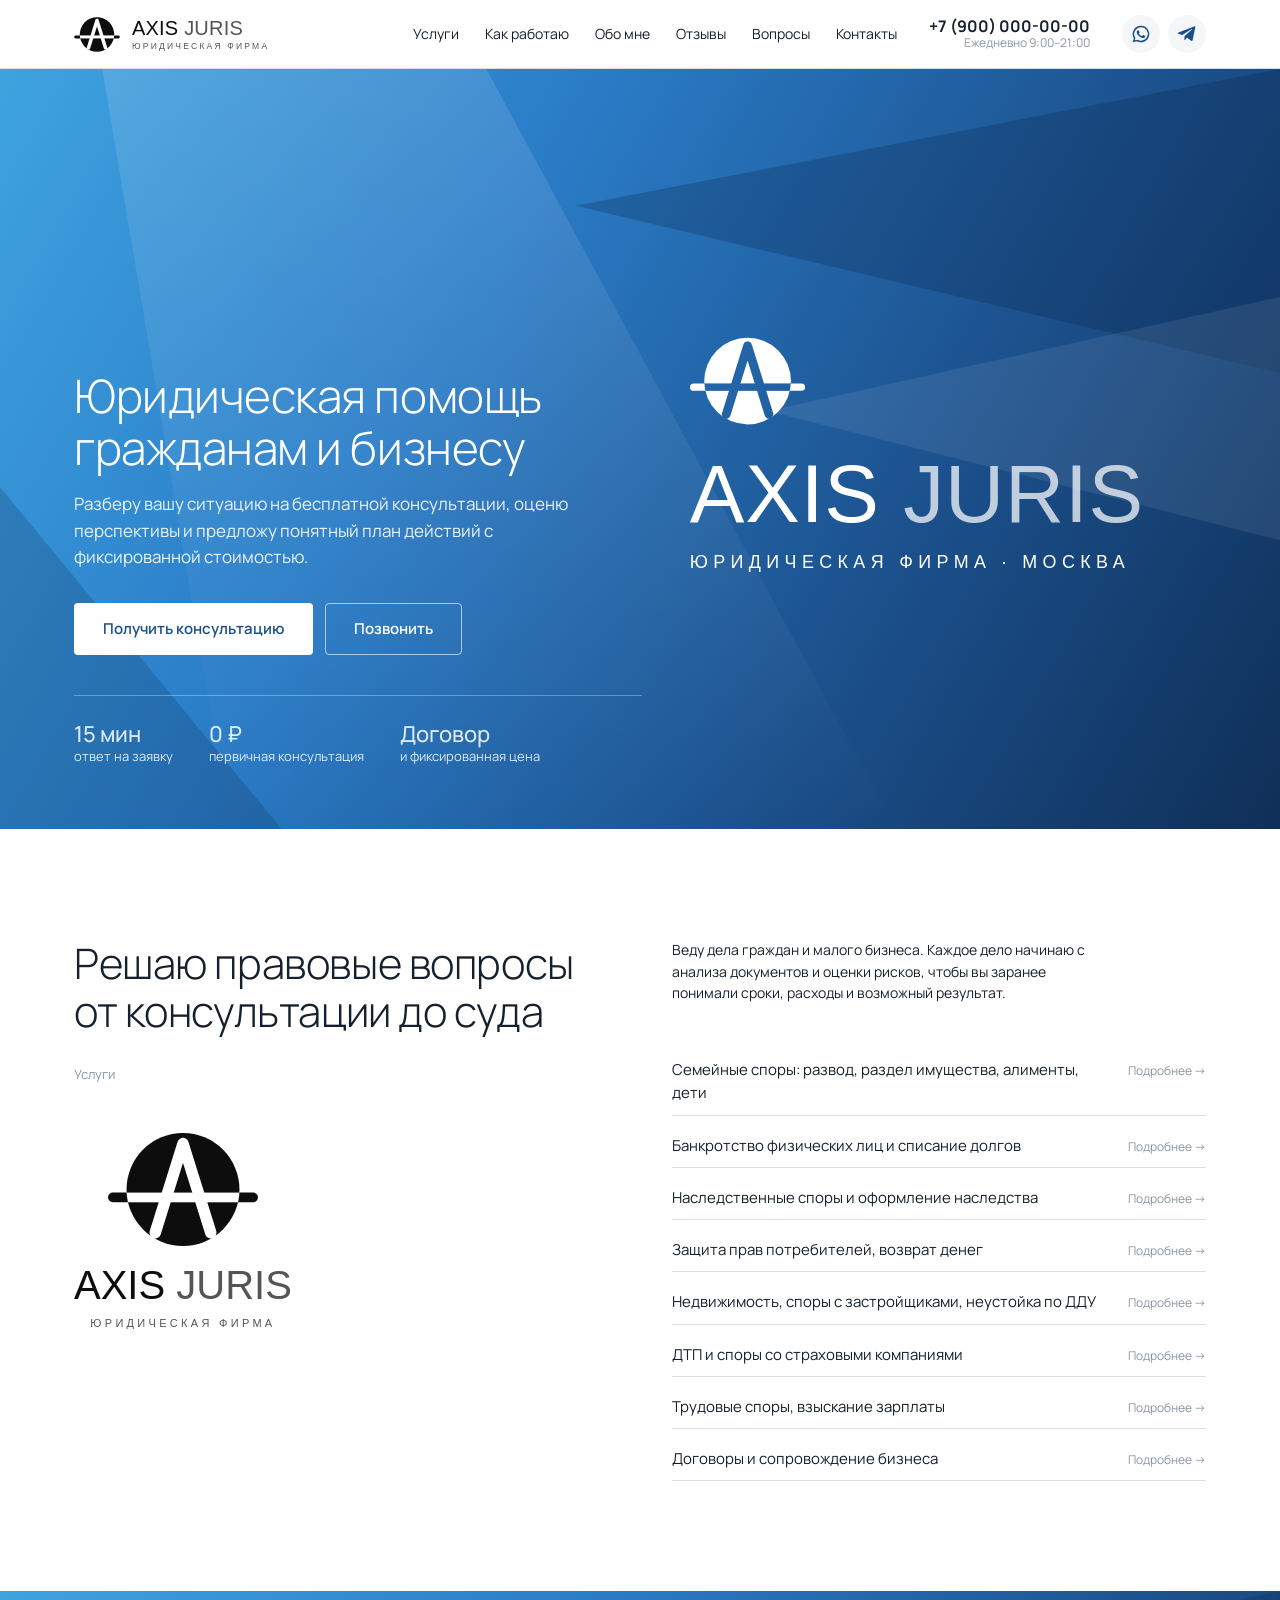
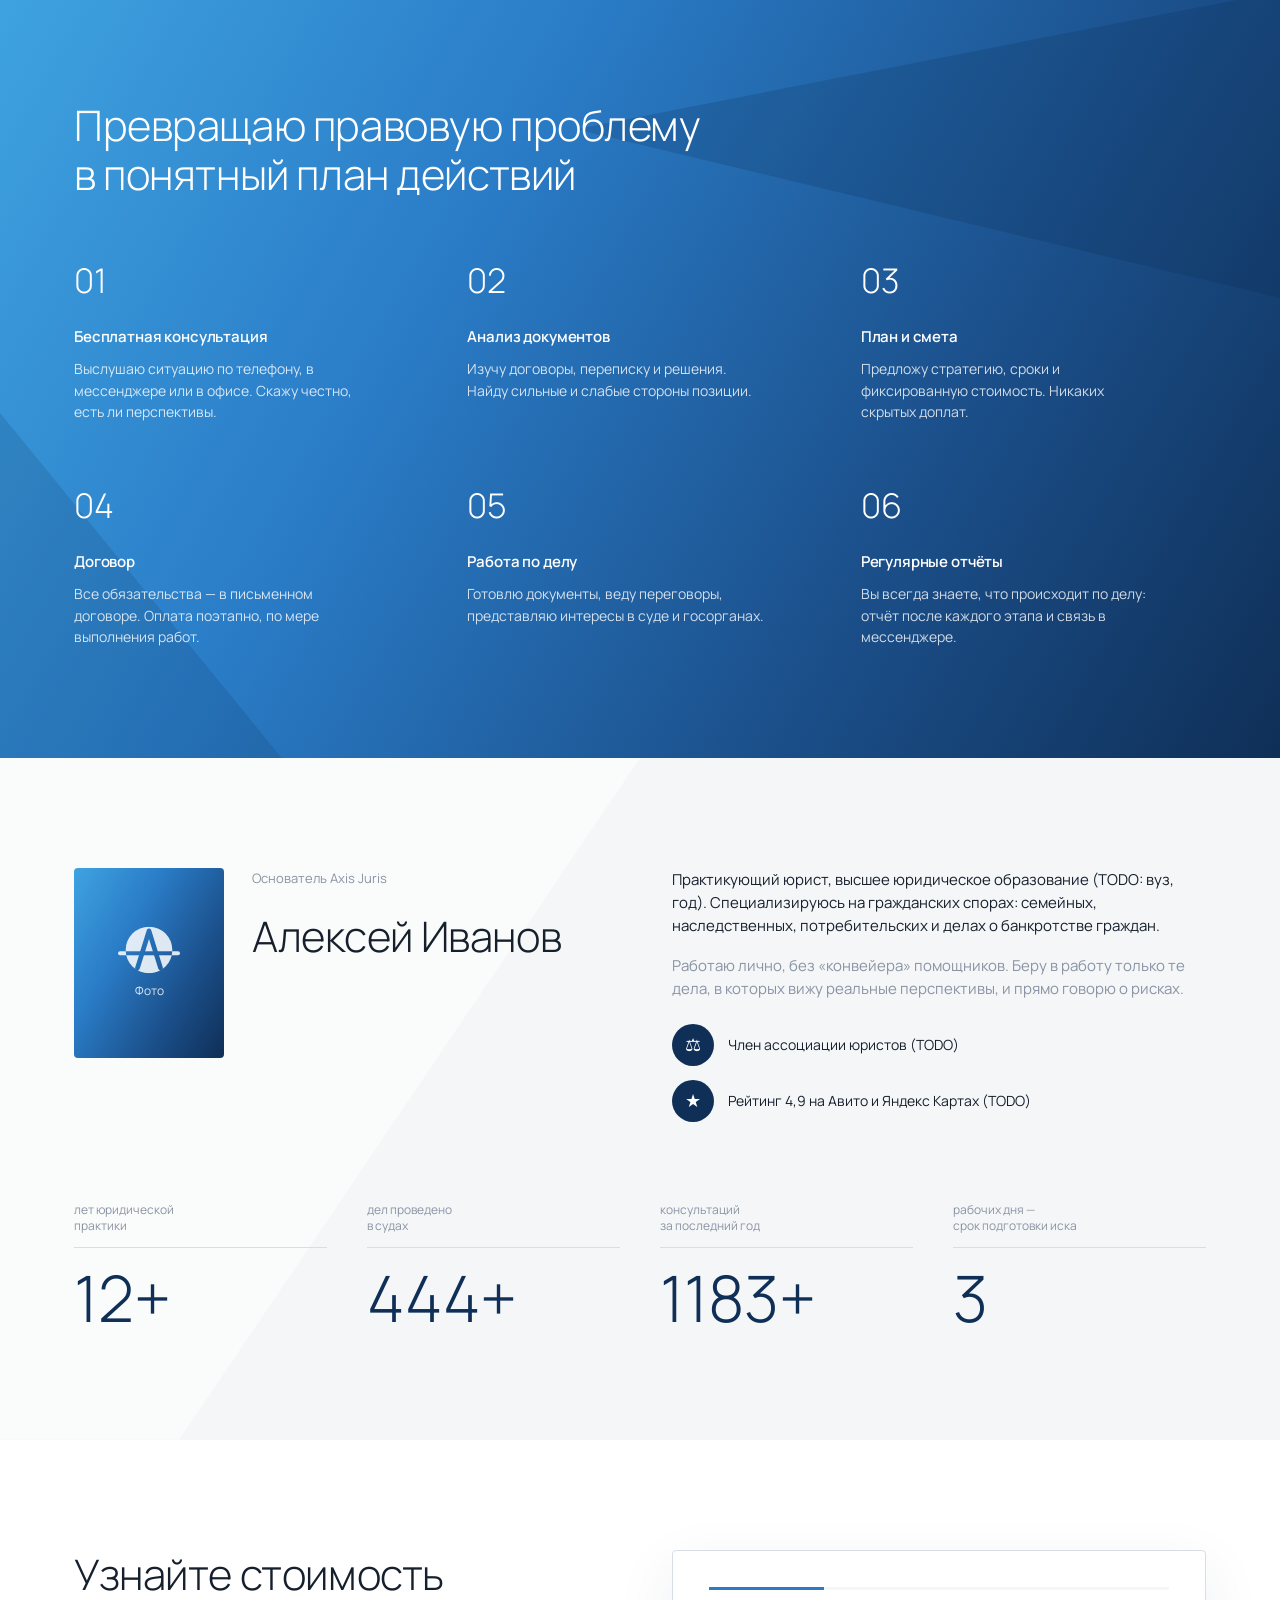
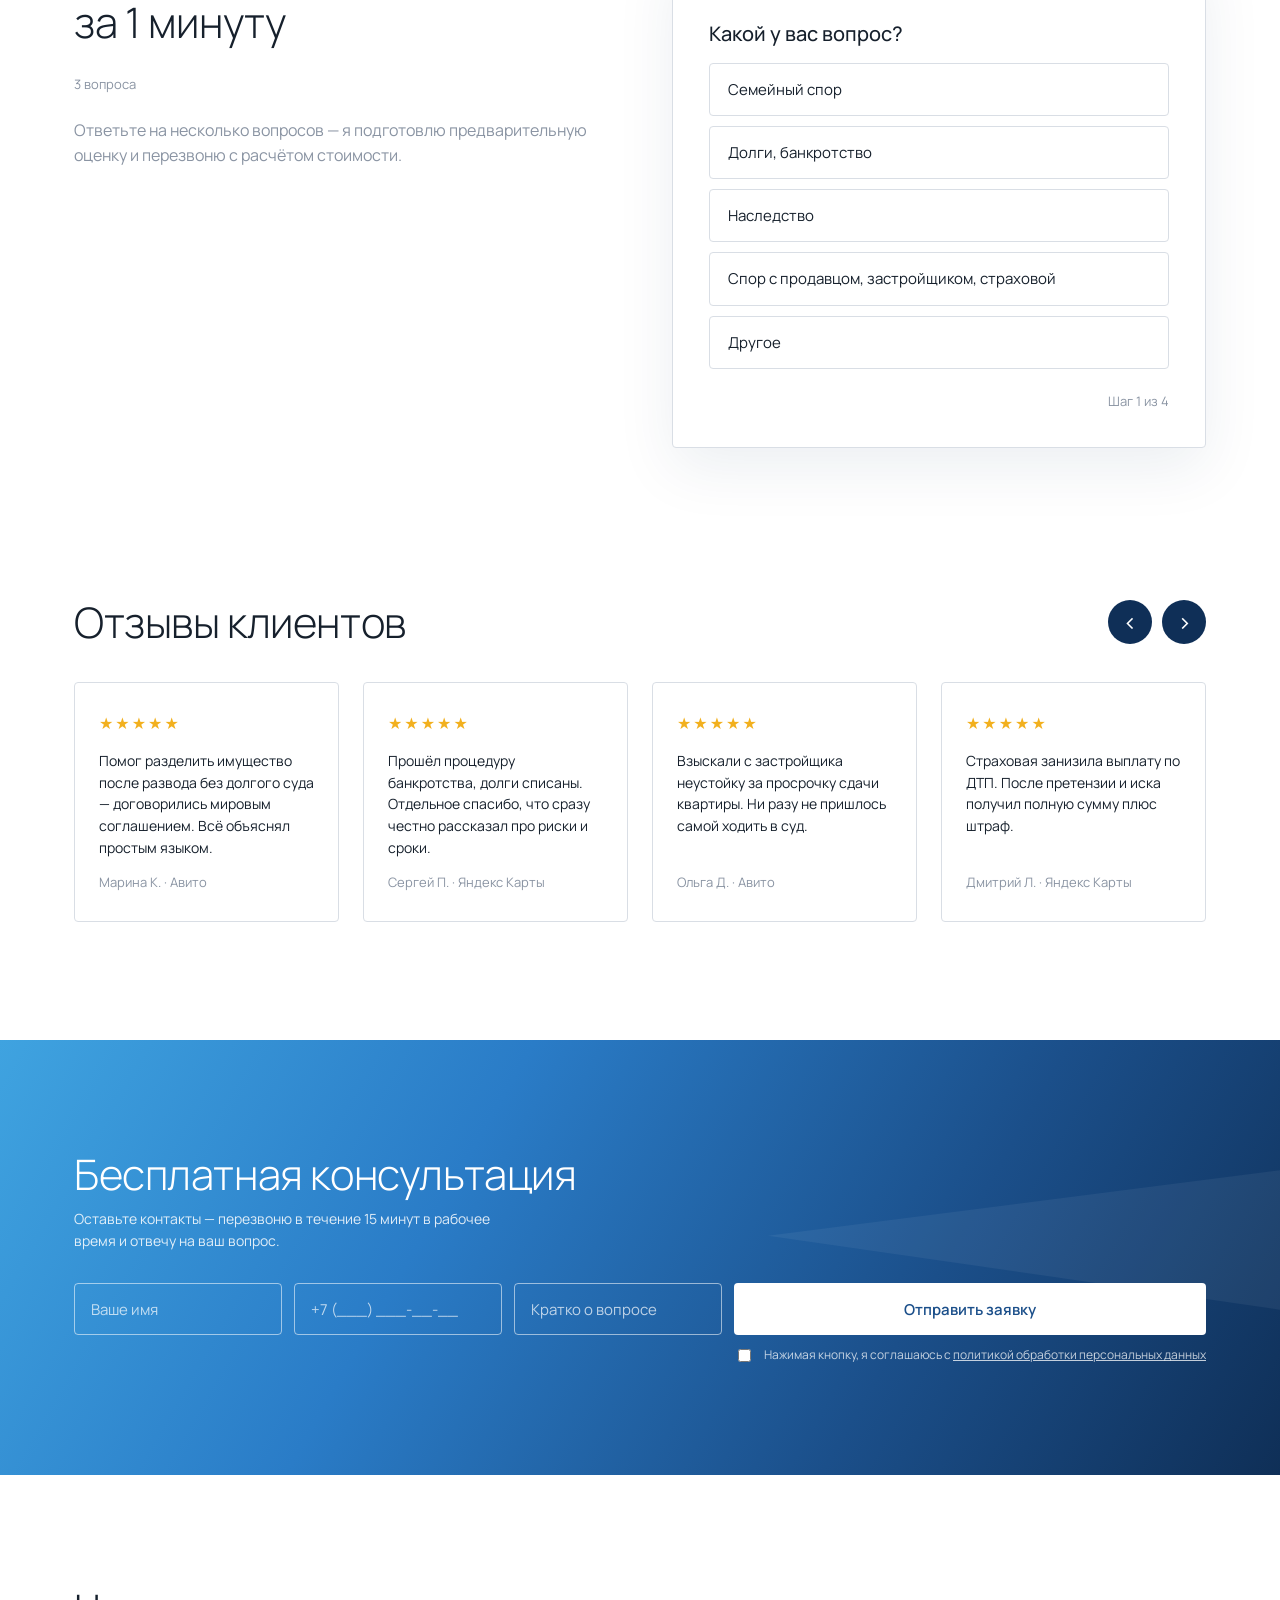
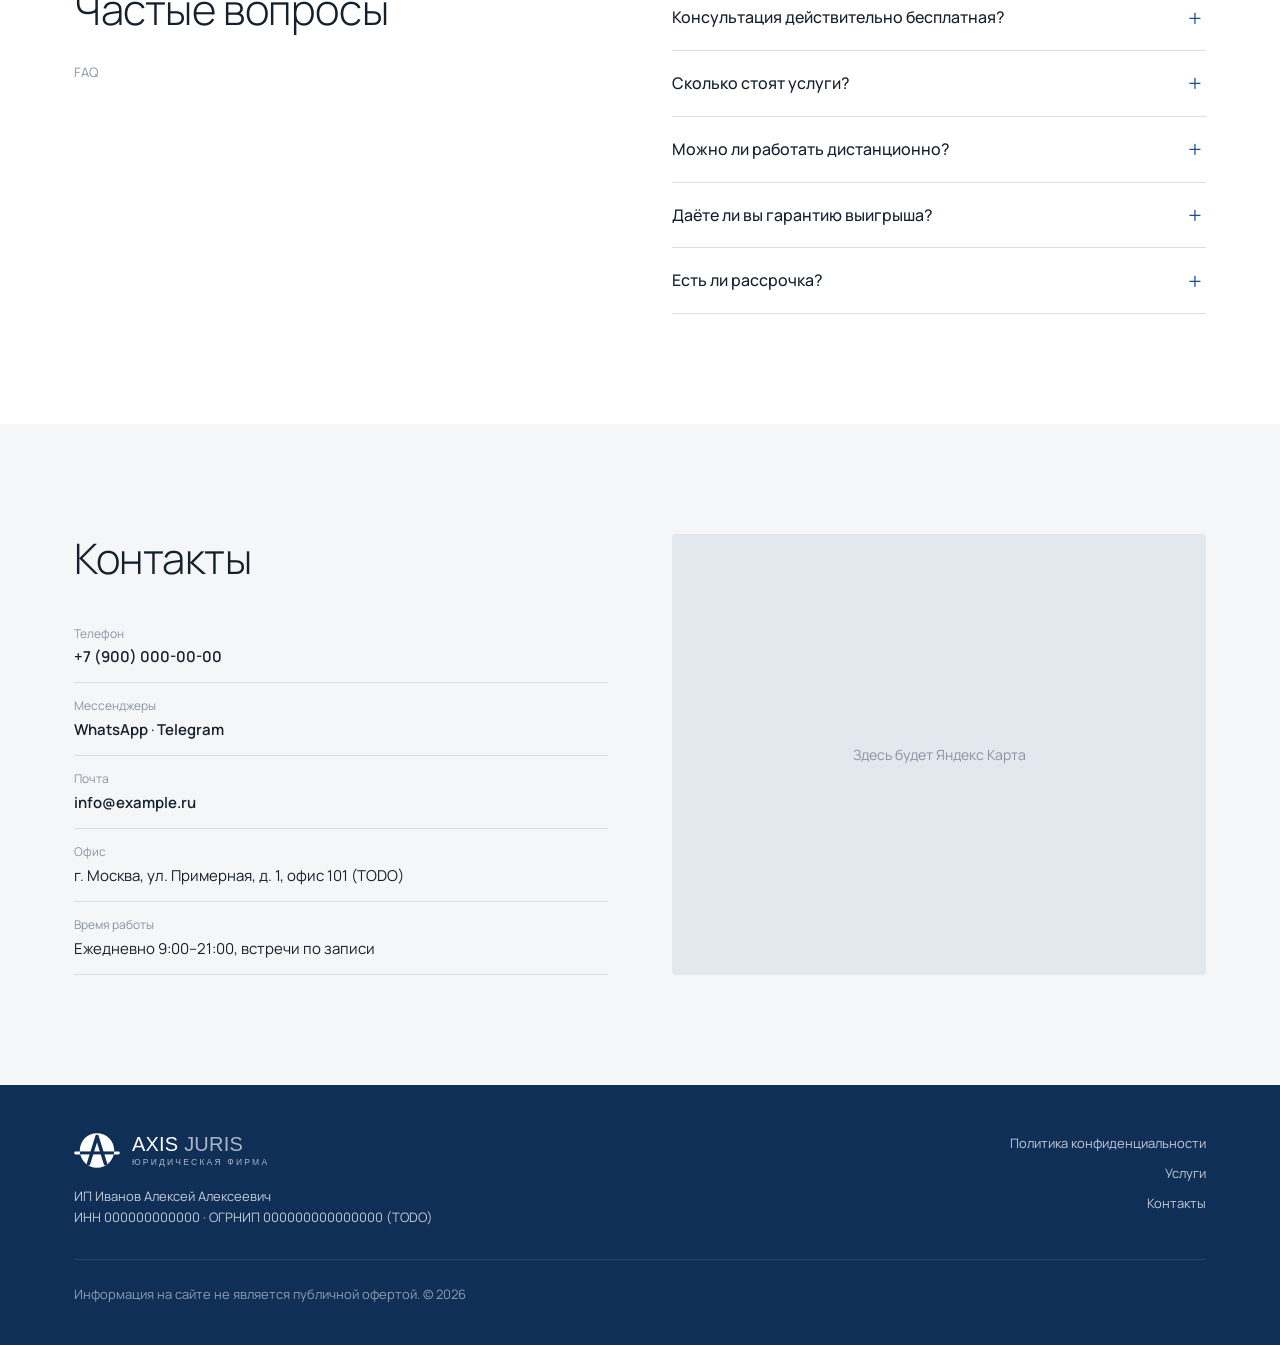
==== commit c3e7098e: "Бренд Axis Juris: логотип в SVG, название в шапке, на первом экране и в подвале Знак перерисован по " ====
--- a/index.html
+++ b/index.html
@@ -4,13 +4,14 @@
   <meta charset="utf-8">
   <meta name="viewport" content="width=device-width, initial-scale=1">
   <!-- TODO: заменить имя, город и описание -->
-  <title>Юрист Алексей Иванов — юридическая помощь в Москве | Консультация бесплатно</title>
-  <meta name="description" content="Частный юрист в Москве: семейные споры, банкротство граждан, наследство, защита прав потребителей, споры с застройщиками и страховыми. Бесплатная первичная консультация.">
-  <meta property="og:title" content="Юрист Алексей Иванов — юридическая помощь">
+  <title>Axis Juris — юридическая помощь в Москве | Консультация бесплатно</title>
+  <meta name="description" content="Юридическая фирма Axis Juris, Москва: семейные споры, банкротство граждан, наследство, защита прав потребителей, споры с застройщиками и страховыми. Бесплатная первичная консультация.">
+  <meta property="og:title" content="Axis Juris — юридическая фирма">
   <meta property="og:description" content="Бесплатная первичная консультация. Разберу ситуацию и предложу план действий.">
   <meta property="og:type" content="website">
   <meta property="og:image" content="assets/img/og.png">
   <meta name="theme-color" content="#1b4f8a">
+  <meta property="og:site_name" content="Axis Juris">
   <link rel="icon" href="assets/img/favicon.svg" type="image/svg+xml">
   <link rel="preconnect" href="https://fonts.googleapis.com">
   <link rel="preconnect" href="https://fonts.gstatic.com" crossorigin>
@@ -23,10 +24,10 @@
 <header class="header" id="top">
   <div class="container header__inner">
     <a href="#top" class="logo" aria-label="На главную">
-      <svg class="logo__mark" viewBox="0 0 40 40" aria-hidden="true"><use href="#mark"/></svg>
+      <svg class="logo__mark" viewBox="0 0 340 260" aria-hidden="true"><use href="#mark"/></svg>
       <span class="logo__text">
-        <b>ИВАНОВ</b>
-        <small>юридическая практика</small>
+        <b>AXIS <span>JURIS</span></b>
+        <small>юридическая фирма</small>
       </span>
     </a>
 
@@ -62,8 +63,9 @@
   </div>
   <div class="container hero__inner">
     <div class="hero__brand">
-      <div class="hero__name">АЛЕКСЕЙ ИВАНОВ</div>
-      <div class="hero__role">ЧАСТНЫЙ ЮРИСТ · МОСКВА</div>
+      <svg class="hero__mark" viewBox="0 0 340 260" aria-hidden="true"><use href="#mark"/></svg>
+      <div class="hero__name">AXIS <span>JURIS</span></div>
+      <div class="hero__role">ЮРИДИЧЕСКАЯ ФИРМА · МОСКВА</div>
     </div>
 
     <div class="hero__offer">
@@ -90,9 +92,9 @@
       <h2 class="h2">Решаю правовые вопросы<br>от консультации до суда</h2>
       <div class="label">Услуги</div>
       <div class="services__mark" aria-hidden="true">
-        <svg viewBox="0 0 40 40"><use href="#mark"/></svg>
-        <span>ИВАНОВ</span>
-        <small>юридическая практика</small>
+        <svg viewBox="0 0 340 260"><use href="#mark"/></svg>
+        <span>AXIS <i>JURIS</i></span>
+        <small>юридическая фирма</small>
       </div>
     </div>
     <div>
@@ -136,10 +138,13 @@
       <div class="about__head">
         <div class="about__photo" aria-hidden="true">
           <!-- TODO: заменить на фото: <img src="assets/img/photo.jpg" alt="Алексей Иванов"> -->
-          <svg viewBox="0 0 40 40"><use href="#mark"/></svg>
+          <svg viewBox="0 0 340 260"><use href="#mark"/></svg>
           <span>Фото</span>
         </div>
-        <h2 class="h2">Алексей Иванов</h2>
+        <div>
+          <div class="label">Основатель Axis Juris</div>
+          <h2 class="h2">Алексей Иванов</h2>
+        </div>
       </div>
       <div class="about__text">
         <p>Практикующий юрист, высшее юридическое образование (TODO: вуз, год). Специализируюсь на гражданских спорах: семейных, наследственных, потребительских и делах о банкротстве граждан.</p>
@@ -293,8 +298,8 @@
   <div class="container footer__inner">
     <div>
       <div class="logo logo--light">
-        <svg class="logo__mark" viewBox="0 0 40 40" aria-hidden="true"><use href="#mark"/></svg>
-        <span class="logo__text"><b>ИВАНОВ</b><small>юридическая практика</small></span>
+        <svg class="logo__mark" viewBox="0 0 340 260" aria-hidden="true"><use href="#mark"/></svg>
+        <span class="logo__text"><b>AXIS <span>JURIS</span></b><small>юридическая фирма</small></span>
       </div>
       <!-- Реквизиты обязательны для модерации Яндекс Директа -->
       <p class="footer__req">ИП Иванов Алексей Алексеевич<br>ИНН 000000000000 · ОГРНИП 000000000000000 (TODO)</p>
@@ -336,17 +341,20 @@
 
 <!-- SVG-спрайт -->
 <svg width="0" height="0" style="position:absolute" aria-hidden="true">
-  <symbol id="mark" viewBox="0 0 40 40">
-    <g fill="currentColor">
-      <path d="M18.5 2h3v10h-3z"/>
-      <path d="M18.5 28h3v10h-3z"/>
-      <path d="M2 18.5h10v3H2z"/>
-      <path d="M28 18.5h10v3H28z"/>
-      <path d="M7.2 5.1l2.1-2.1 7.1 7.1-2.1 2.1z"/>
-      <path d="M23.6 29.9l2.1-2.1 7.1 7.1-2.1 2.1z"/>
-      <path d="M5.1 32.8l7.1-7.1 2.1 2.1-7.1 7.1z"/>
-      <path d="M27.8 12.2l7.1-7.1 2.1 2.1-7.1 7.1z"/>
-    </g>
+  <defs>
+    <mask id="aj-cut" maskUnits="userSpaceOnUse" x="0" y="0" width="340" height="260">
+      <rect width="340" height="260" fill="#fff"/>
+      <g stroke="#000" stroke-width="26" stroke-linecap="round" fill="none"><path d="M170 26 107 228M170 26l63 202"/></g>
+      <rect x="0" y="137" width="340" height="22" fill="#000"/>
+    </mask>
+    <mask id="aj-out" maskUnits="userSpaceOnUse" x="0" y="0" width="340" height="260">
+      <rect width="340" height="260" fill="#fff"/>
+      <circle cx="170" cy="130" r="128" fill="#000"/>
+    </mask>
+  </defs>
+  <symbol id="mark" viewBox="0 0 340 260">
+    <circle cx="170" cy="130" r="128" fill="currentColor" mask="url(#aj-cut)"/>
+    <line x1="11" y1="148" x2="329" y2="148" stroke="currentColor" stroke-width="22" stroke-linecap="round" mask="url(#aj-out)"/>
   </symbol>
   <symbol id="i-phone" viewBox="0 0 24 24"><path fill="currentColor" d="M6.6 10.8a15.2 15.2 0 0 0 6.6 6.6l2.2-2.2a1 1 0 0 1 1-.25 11.4 11.4 0 0 0 3.6.57 1 1 0 0 1 1 1V20a1 1 0 0 1-1 1A17 17 0 0 1 3 4a1 1 0 0 1 1-1h3.5a1 1 0 0 1 1 1c0 1.25.2 2.45.57 3.57a1 1 0 0 1-.25 1z"/></symbol>
   <symbol id="i-wa" viewBox="0 0 24 24"><path fill="currentColor" d="M12 2a10 10 0 0 0-8.6 15.1L2 22l5-1.3A10 10 0 1 0 12 2zm0 18.2a8.2 8.2 0 0 1-4.2-1.2l-.3-.2-3 .8.8-2.9-.2-.3A8.2 8.2 0 1 1 12 20.2zm4.5-6.1c-.25-.12-1.47-.72-1.7-.8-.23-.09-.4-.13-.56.12-.17.25-.64.8-.79.97-.14.16-.29.18-.54.06a6.7 6.7 0 0 1-3.3-2.9c-.25-.43.25-.4.71-1.33.08-.16.04-.3-.02-.42-.06-.12-.56-1.35-.77-1.85-.2-.48-.4-.42-.56-.42h-.48a.92.92 0 0 0-.66.31 2.8 2.8 0 0 0-.87 2.07c0 1.22.89 2.4 1.01 2.57.12.16 1.75 2.67 4.24 3.75 1.57.68 2.19.74 2.98.62.48-.07 1.47-.6 1.68-1.18.2-.58.2-1.08.14-1.18-.06-.1-.23-.17-.48-.29z"/></symbol>
--- a/assets/css/style.css
+++ b/assets/css/style.css
@@ -16,6 +16,9 @@
   --radius: 4px;
   --container: 1180px;
   --font: "Manrope", system-ui, -apple-system, "Segoe UI", Roboto, Arial, sans-serif;
+  --font-logo: "Helvetica Neue", Helvetica, Arial, sans-serif; /* как в логотипе Axis Juris */
+  --logo-ink: #0d0d0d;
+  --logo-grey: #555555;
   --grad: linear-gradient(120deg, var(--blue-300) 0%, var(--blue-500) 35%, var(--blue-700) 70%, var(--blue-900) 100%);
 }
 
@@ -71,14 +74,14 @@
   border-bottom: 1px solid var(--line);
 }
 .header__inner { display: flex; align-items: center; gap: 32px; min-height: 68px; }
-.logo { display: flex; align-items: center; gap: 10px; text-decoration: none; color: var(--blue-900); }
-.logo__mark { width: 34px; height: 34px; color: var(--blue-500); }
-.logo__text { display: flex; flex-direction: column; line-height: 1.05; }
-.logo__text b { font-size: 17px; letter-spacing: .06em; }
-.logo__text small { font-size: 9.5px; letter-spacing: .12em; text-transform: uppercase; color: var(--muted); }
-.logo--light { color: var(--white); }
-.logo--light .logo__mark { color: var(--blue-300); }
-.logo--light small { color: rgba(255,255,255,.6); }
+.logo { display: flex; align-items: center; gap: 12px; text-decoration: none; color: var(--logo-ink); }
+.logo__mark { width: 46px; height: 35px; flex-shrink: 0; color: var(--logo-ink); }
+.logo__text { display: flex; flex-direction: column; line-height: 1.05; font-family: var(--font-logo); }
+.logo__text b { font-size: 20px; font-weight: 400; letter-spacing: .01em; white-space: nowrap; }
+.logo__text b span { color: var(--logo-grey); }
+.logo__text small { margin-top: 3px; font-size: 8.5px; letter-spacing: .26em; text-transform: uppercase; color: var(--logo-grey); }
+.logo--light, .logo--light .logo__mark { color: var(--white); }
+.logo--light .logo__text b span, .logo--light small { color: rgba(255,255,255,.65); }
 
 .nav { display: flex; gap: 26px; margin-left: auto; }
 .nav a { font-size: 14px; text-decoration: none; position: relative; padding: 4px 0; }
@@ -117,8 +120,10 @@
   padding-top: 80px; padding-bottom: 64px;
 }
 .hero__brand { grid-column: 2; grid-row: 1; align-self: center; text-align: left; }
-.hero__name { font-size: clamp(40px, 6vw, 78px); font-weight: 300; letter-spacing: .04em; line-height: 1; }
-.hero__role { margin-top: 14px; font-size: clamp(14px, 1.6vw, 22px); font-weight: 600; letter-spacing: .14em; }
+.hero__name { font-family: var(--font-logo); font-size: clamp(44px, 6.4vw, 86px); font-weight: 300; letter-spacing: .01em; line-height: 1; white-space: nowrap; }
+.hero__name span { opacity: .72; }
+.hero__mark { display: block; width: clamp(84px, 9vw, 130px); aspect-ratio: 340 / 260; height: auto; color: var(--white); margin-bottom: 28px; }
+.hero__role { margin-top: 14px; font-family: var(--font-logo); font-size: clamp(12px, 1.4vw, 18px); font-weight: 400; letter-spacing: .3em; }
 .hero__offer { grid-column: 1; grid-row: 1; }
 .hero__title { font-size: clamp(30px, 3.6vw, 48px); line-height: 1.12; margin-bottom: 18px; }
 .hero__lead { font-size: 17px; max-width: 520px; opacity: .9; margin: 0 0 32px; }
@@ -137,10 +142,11 @@
 .hero__shards--dim .shard { opacity: .7; }
 
 /* ---------- Услуги ---------- */
-.services__mark { display: flex; flex-direction: column; align-items: center; width: max-content; margin-top: 48px; color: var(--blue-900); }
-.services__mark svg { width: 120px; height: 120px; color: var(--blue-900); }
-.services__mark span { font-size: 36px; letter-spacing: .1em; margin-top: 18px; }
-.services__mark small { font-size: 11px; font-weight: 700; letter-spacing: .16em; text-transform: uppercase; }
+.services__mark { display: flex; flex-direction: column; align-items: center; width: max-content; margin-top: 48px; color: var(--logo-ink); font-family: var(--font-logo); }
+.services__mark svg { width: 150px; height: 115px; }
+.services__mark span { font-size: 40px; margin-top: 18px; line-height: 1; }
+.services__mark span i { font-style: normal; color: var(--logo-grey); }
+.services__mark small { margin-top: 10px; font-size: 11px; letter-spacing: .3em; text-transform: uppercase; color: var(--logo-grey); }
 .services__intro { max-width: 440px; margin: 0 0 36px; font-size: 14px; color: var(--ink); }
 .list-links { list-style: none; margin: 0; padding: 0; }
 .list-links button {
@@ -175,7 +181,7 @@
   display: grid; place-items: center; align-content: center; gap: 8px;
   background: var(--grad); color: rgba(255,255,255,.85); font-size: 12px; border-radius: var(--radius);
 }
-.about__photo svg { width: 48px; height: 48px; }
+.about__photo svg { width: 62px; height: 48px; }
 .about__text p { margin: 0 0 16px; font-size: 15px; }
 .badges { list-style: none; padding: 0; margin: 24px 0 0; display: grid; gap: 14px; }
 .badges li { display: flex; align-items: center; gap: 14px; font-size: 14px; }
@@ -357,6 +363,8 @@
   .container { padding-left: 16px; padding-right: 16px; }
   .header__phone { font-size: 14px; }
   .logo__text small { display: none; }
+  .logo__mark { width: 40px; height: 31px; }
+  .logo__text b { font-size: 18px; }
   .hero__facts { gap: 18px; flex-wrap: wrap; }
   .hero__facts li { flex: 1 1 28%; }
   .hero__actions .btn { flex: 1 1 100%; }
